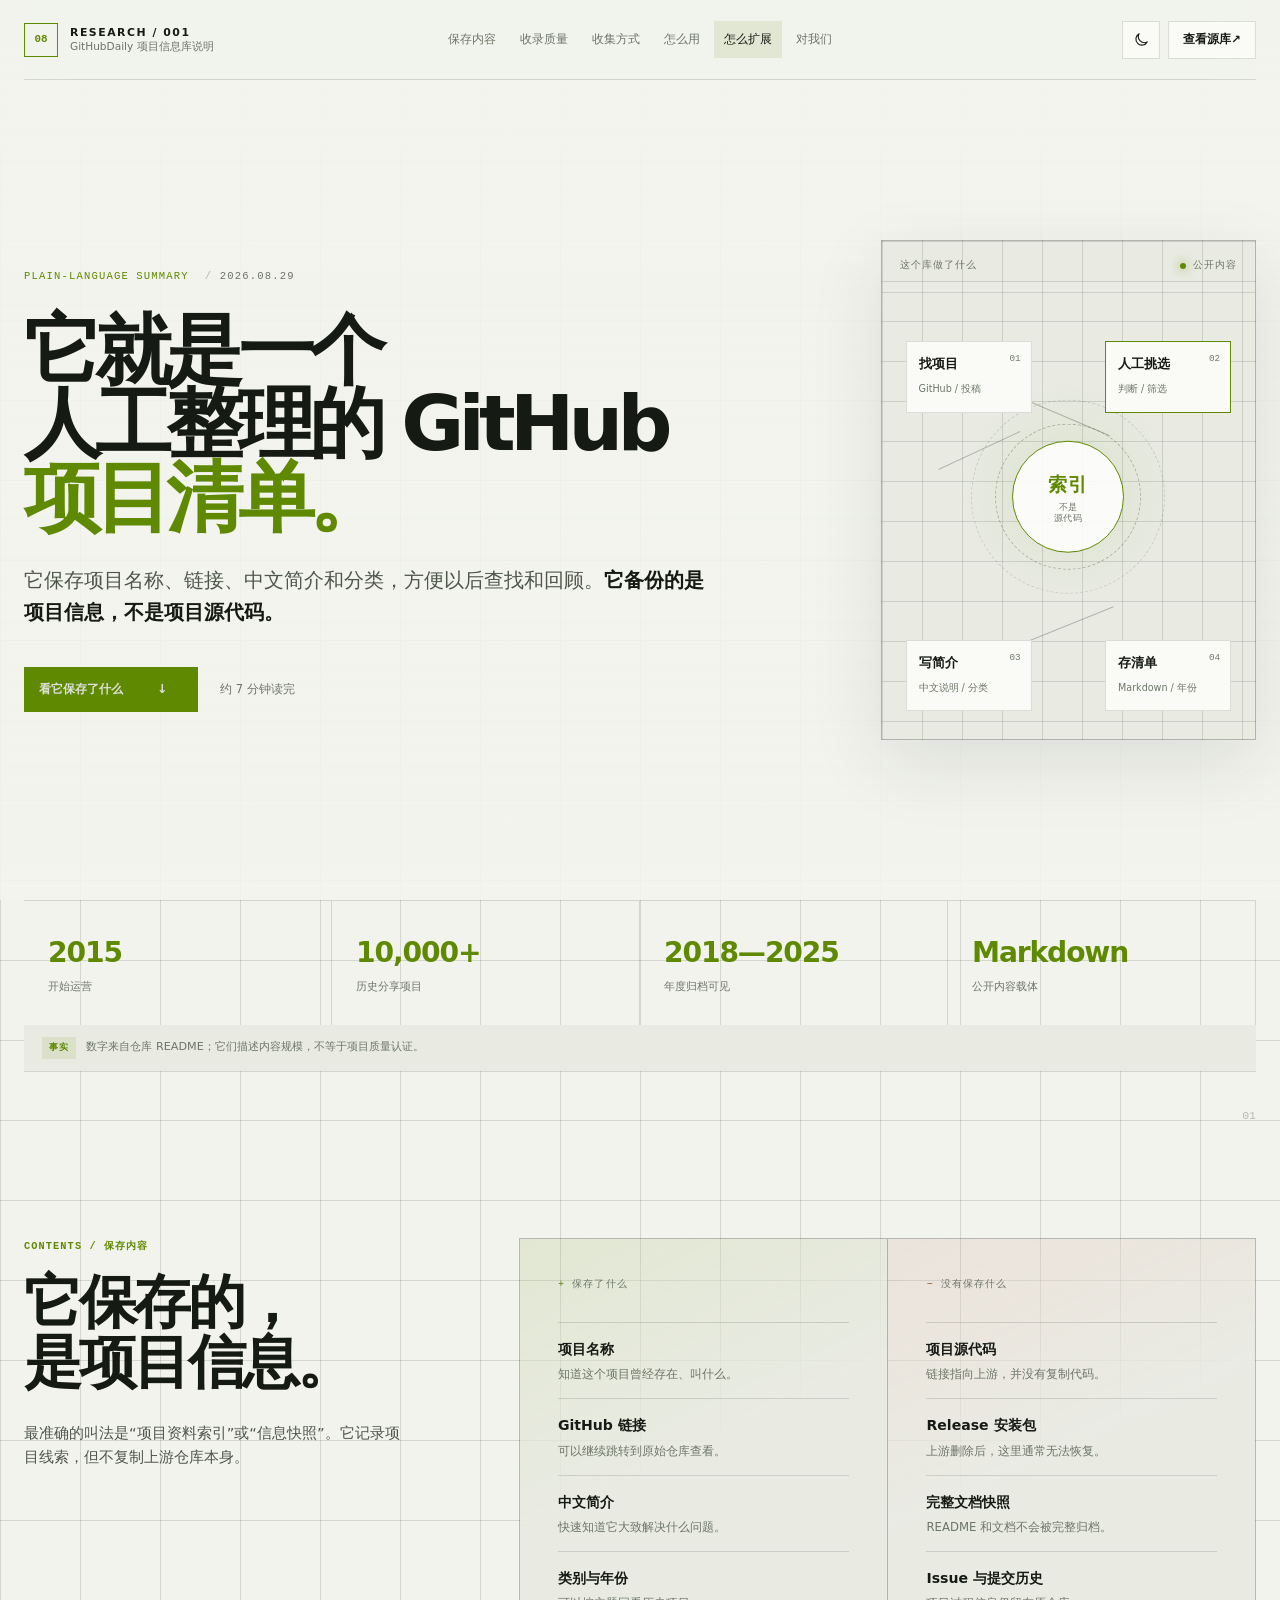
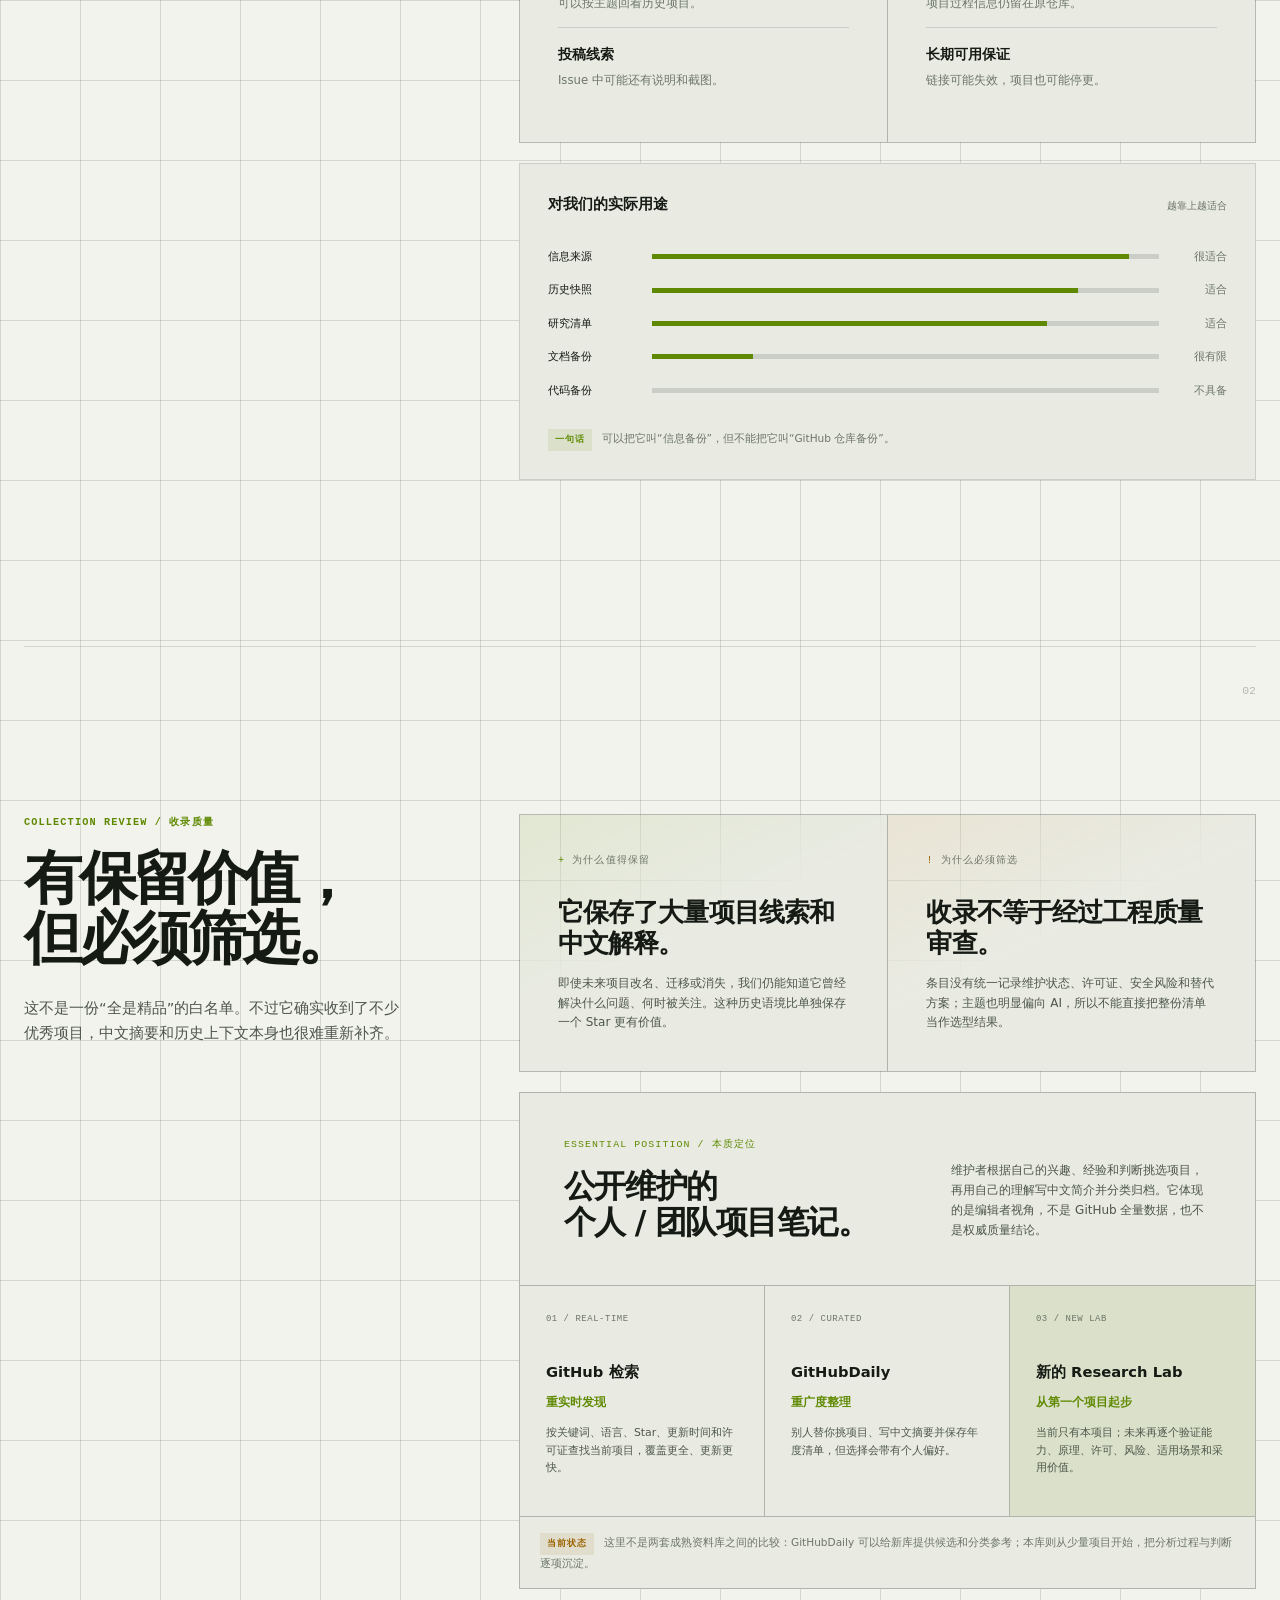
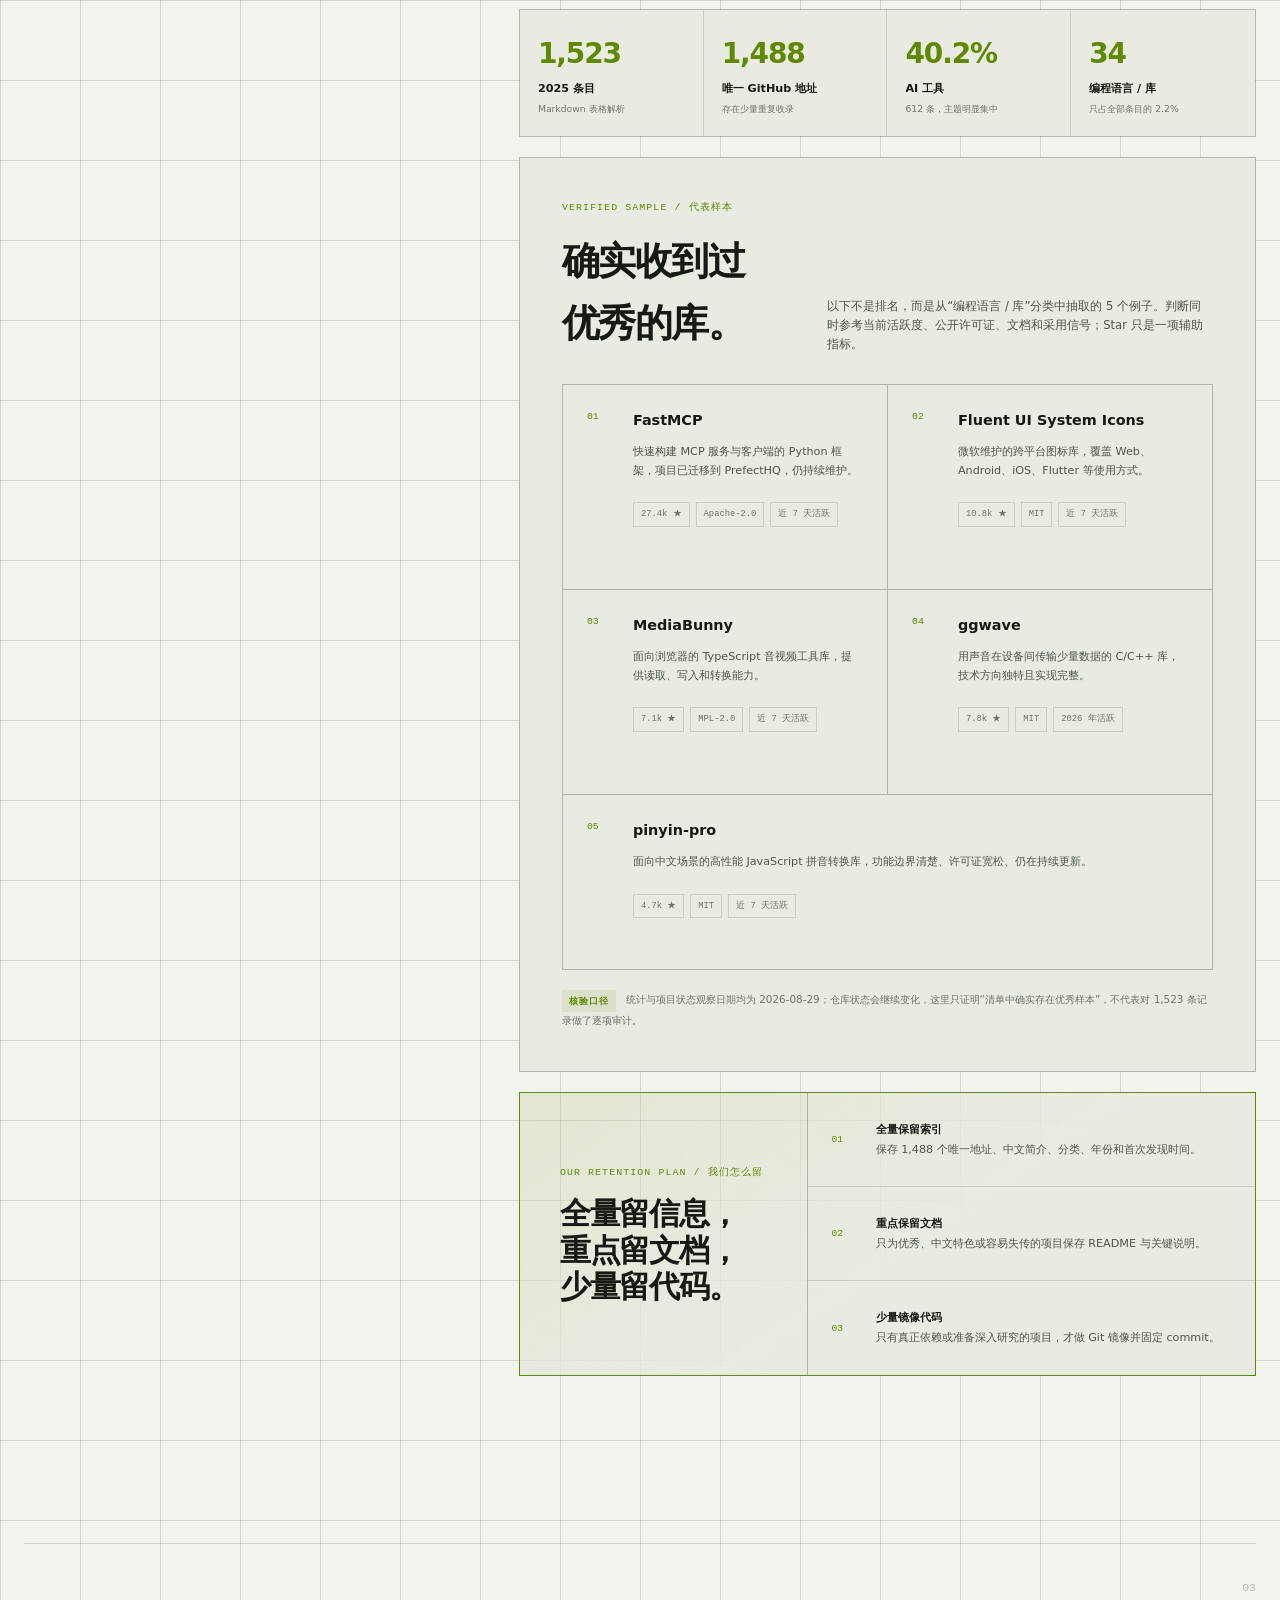
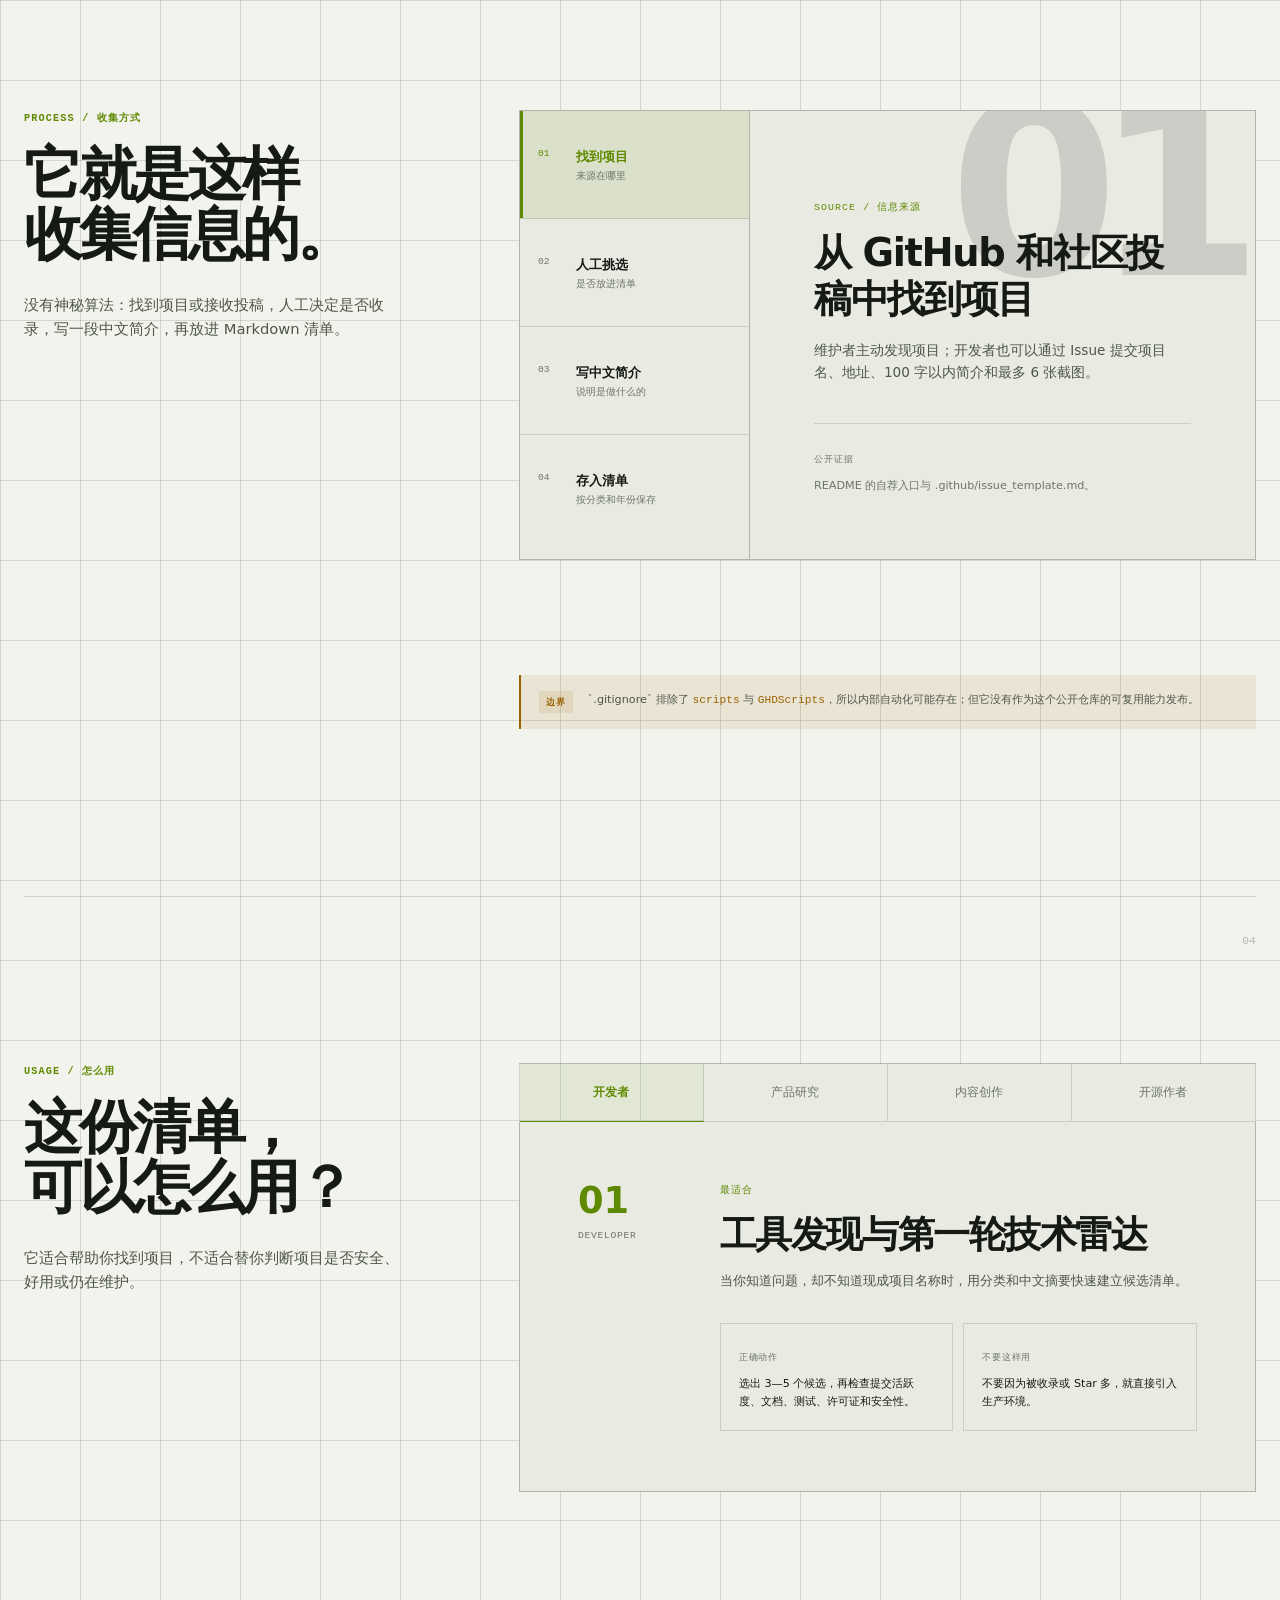
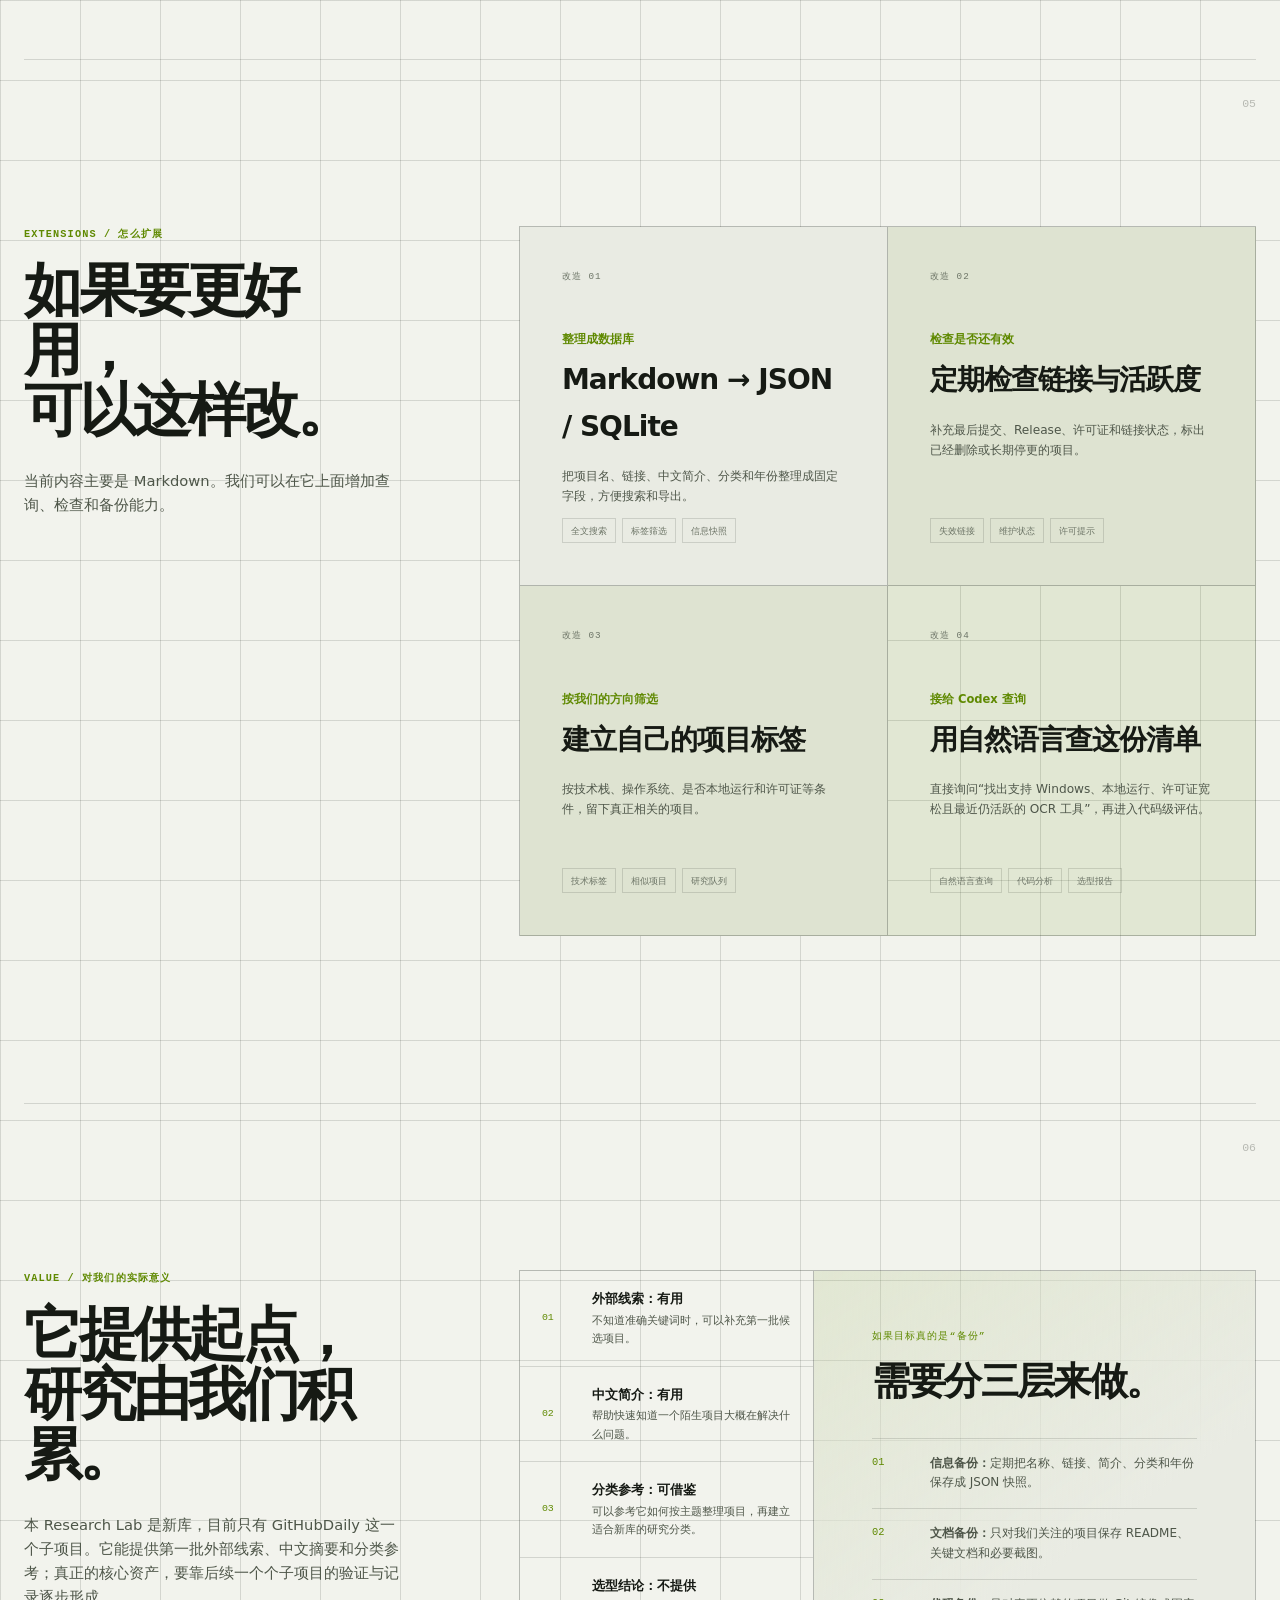
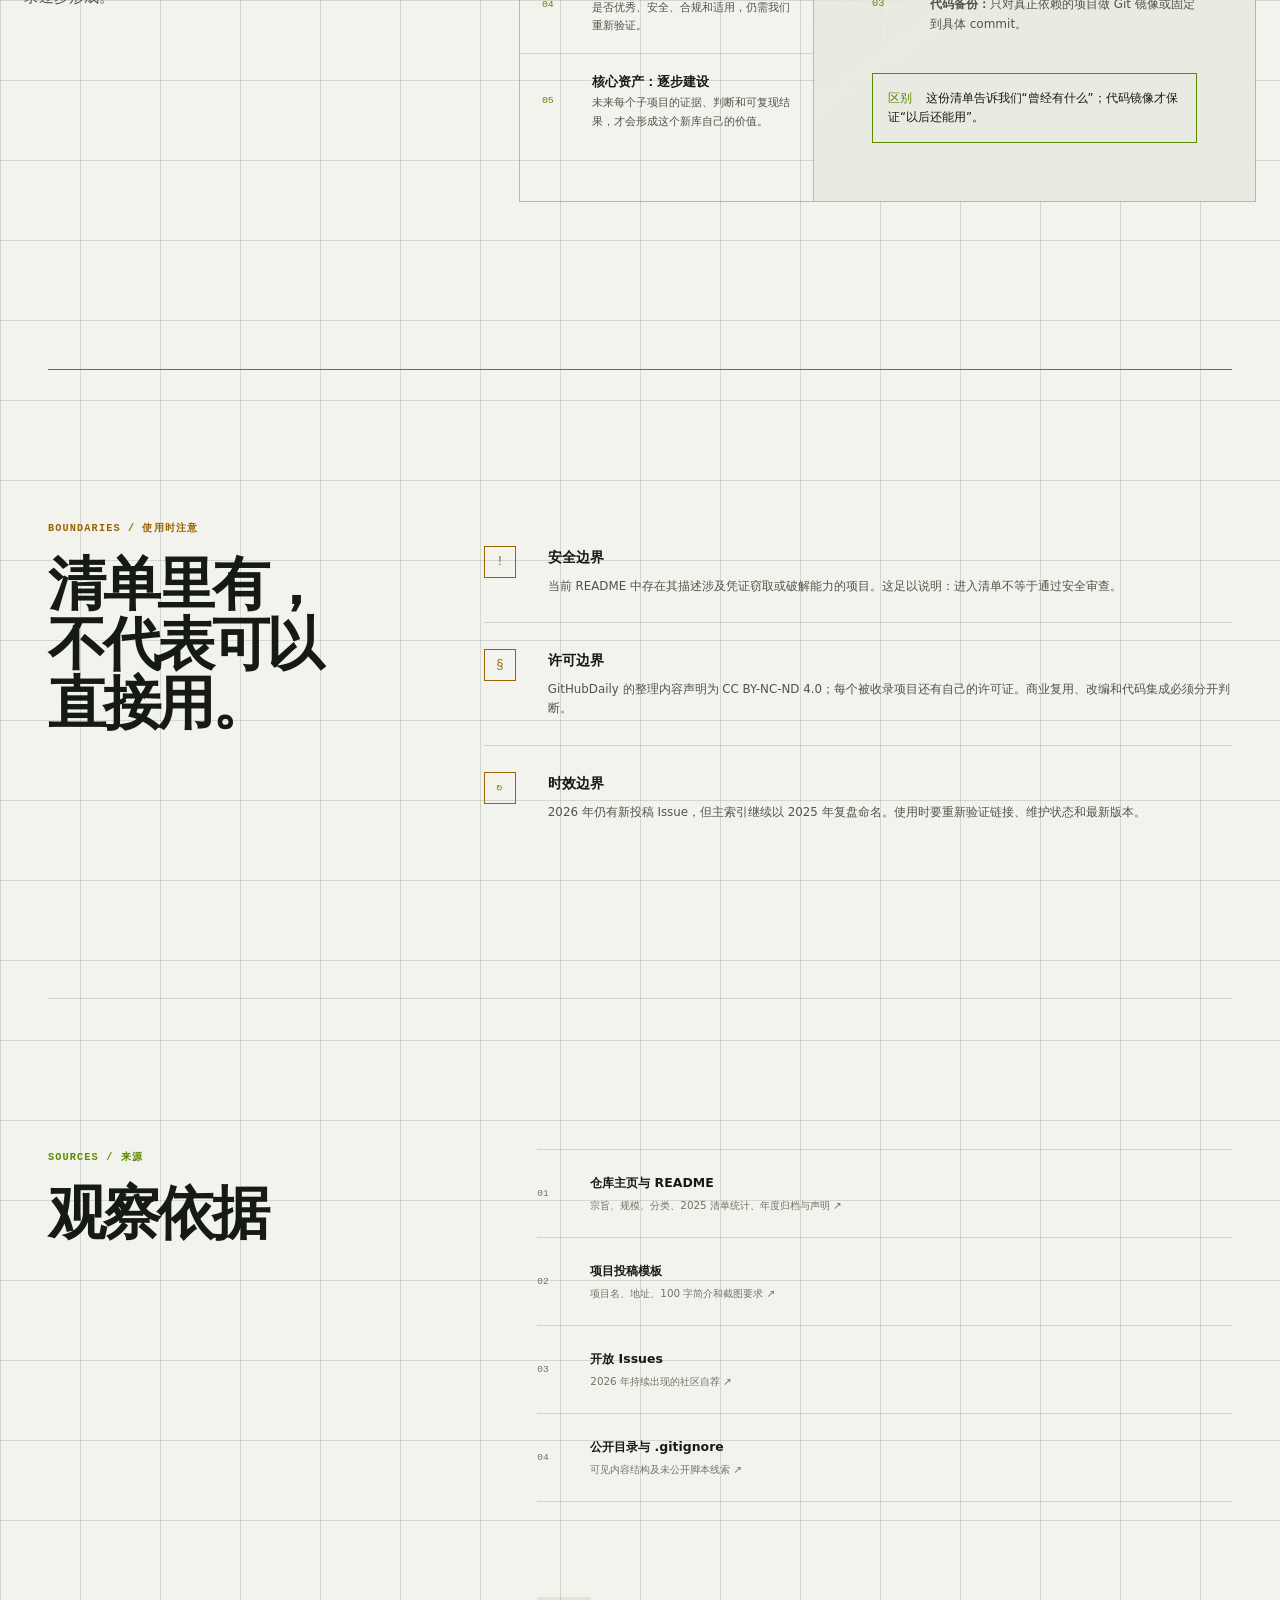
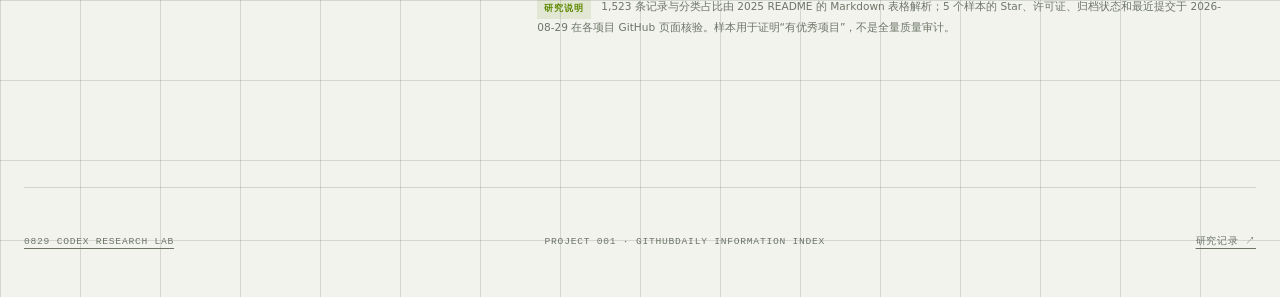
==== projects/githubdaily-capability-map/demo/index.html @ 6f2f468f "feat: publish GitHubDaily research project" ====
<!doctype html>
<html lang="zh-CN" data-theme="dark">
  <head>
    <meta charset="utf-8">
    <meta name="viewport" content="width=device-width, initial-scale=1">
    <meta name="description" content="用大白话说明 GitHubDaily 为什么本质上是公开的个人/团队项目整理笔记，以及它能为刚起步的 Research Lab 提供什么。">
    <meta name="theme-color" content="#0b0d0c">
    <meta property="og:title" content="GitHubDaily 项目信息库说明">
    <meta property="og:description" content="它是公开维护的项目整理笔记：重广度和中文摘要，不等于权威数据库或代码备份。">
    <title>GitHubDaily 项目信息库说明 · 0829 Codex Research Lab</title>
    <link rel="icon" href="./favicon.svg" type="image/svg+xml">
    <link rel="stylesheet" href="./styles.css">
    <script>
      (() => {
        const saved = localStorage.getItem("ghd-theme");
        const preferred = matchMedia("(prefers-color-scheme: light)").matches ? "light" : "dark";
        document.documentElement.dataset.theme = saved || preferred;
      })();
    </script>
  </head>
  <body>
    <a class="skip-link" href="#main">跳到主要内容</a>
    <div class="page-progress" aria-hidden="true"><span></span></div>

    <header class="site-header">
      <a class="brand" href="../../../" aria-label="返回 0829 Codex Research Lab">
        <span class="brand-mark">08</span>
        <span class="brand-copy"><strong>RESEARCH / 001</strong><small>GitHubDaily 项目信息库说明</small></span>
      </a>
      <nav class="section-nav" aria-label="页面章节">
        <a href="#capability">保存内容</a>
        <a href="#collection">收录质量</a>
        <a href="#mechanism">收集方式</a>
        <a href="#scenarios">怎么用</a>
        <a href="#extensions">怎么扩展</a>
        <a href="#meaning">对我们</a>
      </nav>
      <div class="header-actions">
        <button class="icon-button" id="theme-toggle" type="button" aria-label="切换为浅色主题" title="切换主题">
          <svg class="sun-icon" viewBox="0 0 24 24" aria-hidden="true"><circle cx="12" cy="12" r="3.5"/><path d="M12 2v2M12 20v2M4.93 4.93l1.41 1.41M17.66 17.66l1.41 1.41M2 12h2M20 12h2M4.93 19.07l1.41-1.41M17.66 6.34l1.41-1.41"/></svg>
          <svg class="moon-icon" viewBox="0 0 24 24" aria-hidden="true"><path d="M20.1 15.4A8.5 8.5 0 0 1 8.6 3.9 8.5 8.5 0 1 0 20.1 15.4Z"/></svg>
        </button>
        <a class="source-button" href="https://github.com/GitHubDaily/GitHubDaily" target="_blank" rel="noreferrer">查看源库 <span aria-hidden="true">↗</span></a>
      </div>
    </header>

    <main id="main">
      <section class="hero" aria-labelledby="hero-title">
        <div class="hero-copy">
          <p class="eyebrow"><span>PLAIN-LANGUAGE SUMMARY</span><time datetime="2026-08-29">2026.08.29</time></p>
          <h1 id="hero-title"><span class="hero-line">它就是一个</span><span class="hero-line">人工整理的 GitHub</span><em class="hero-line">项目清单。</em></h1>
          <p class="hero-lead">它保存项目名称、链接、中文简介和分类，方便以后查找和回顾。<strong>它备份的是项目信息，不是项目源代码。</strong></p>
          <div class="hero-actions">
            <a class="primary-action" href="#capability">看它保存了什么 <span aria-hidden="true">↓</span></a>
            <span class="read-time">约 7 分钟读完</span>
          </div>
        </div>

        <div class="signal-map" aria-label="GitHubDaily 的四个简单步骤：找项目、挑选、写简介、存入清单">
          <div class="signal-map-head"><span>这个库做了什么</span><span class="live-dot">公开内容</span></div>
          <div class="signal-stage stage-source"><span>01</span><strong>找项目</strong><small>GitHub / 投稿</small></div>
          <div class="signal-line line-one" aria-hidden="true"></div>
          <div class="signal-stage stage-curate"><span>02</span><strong>人工挑选</strong><small>判断 / 筛选</small></div>
          <div class="signal-line line-two" aria-hidden="true"></div>
          <div class="signal-stage stage-compress"><span>03</span><strong>写简介</strong><small>中文说明 / 分类</small></div>
          <div class="signal-line line-three" aria-hidden="true"></div>
          <div class="signal-stage stage-distribute"><span>04</span><strong>存清单</strong><small>Markdown / 年份</small></div>
          <div class="signal-core" aria-hidden="true"><span>索引</span><small>不是<br>源代码</small></div>
        </div>
      </section>

      <section class="evidence-bar" aria-label="GitHubDaily 关键公开事实">
        <div><strong>2015</strong><span>开始运营</span></div>
        <div><strong>10,000+</strong><span>历史分享项目</span></div>
        <div><strong>2018—2025</strong><span>年度归档可见</span></div>
        <div><strong>Markdown</strong><span>公开内容载体</span></div>
        <p><span class="fact-tag">事实</span> 数字来自仓库 README；它们描述内容规模，不等于项目质量认证。</p>
      </section>

      <section class="content-section" id="capability" data-section="capability" aria-labelledby="capability-title">
        <div class="section-index" aria-hidden="true">01</div>
        <div class="section-intro">
          <p class="section-kicker">CONTENTS / 保存内容</p>
          <h2 id="capability-title">它保存的，<br>是项目信息。</h2>
          <p>最准确的叫法是“项目资料索引”或“信息快照”。它记录项目线索，但不复制上游仓库本身。</p>
        </div>
        <div class="capability-content">
          <div class="truth-grid">
            <article class="truth-card positive">
              <p class="card-label"><span aria-hidden="true">+</span> 保存了什么</p>
              <ul>
                <li><strong>项目名称</strong><span>知道这个项目曾经存在、叫什么。</span></li>
                <li><strong>GitHub 链接</strong><span>可以继续跳转到原始仓库查看。</span></li>
                <li><strong>中文简介</strong><span>快速知道它大致解决什么问题。</span></li>
                <li><strong>类别与年份</strong><span>可以按主题回看历史项目。</span></li>
                <li><strong>投稿线索</strong><span>Issue 中可能还有说明和截图。</span></li>
              </ul>
            </article>
            <article class="truth-card negative">
              <p class="card-label"><span aria-hidden="true">−</span> 没有保存什么</p>
              <ul>
                <li><strong>项目源代码</strong><span>链接指向上游，并没有复制代码。</span></li>
                <li><strong>Release 安装包</strong><span>上游删除后，这里通常无法恢复。</span></li>
                <li><strong>完整文档快照</strong><span>README 和文档不会被完整归档。</span></li>
                <li><strong>Issue 与提交历史</strong><span>项目过程信息仍留在原仓库。</span></li>
                <li><strong>长期可用保证</strong><span>链接可能失效，项目也可能停更。</span></li>
              </ul>
            </article>
          </div>

          <div class="capability-spectrum" aria-label="GitHubDaily 对我们的用途强弱图">
            <div class="spectrum-head"><h3>对我们的实际用途</h3><span>越靠上越适合</span></div>
            <div class="spectrum-row"><span>信息来源</span><div><i style="--score: 94%"></i></div><strong>很适合</strong></div>
            <div class="spectrum-row"><span>历史快照</span><div><i style="--score: 84%"></i></div><strong>适合</strong></div>
            <div class="spectrum-row"><span>研究清单</span><div><i style="--score: 78%"></i></div><strong>适合</strong></div>
            <div class="spectrum-row"><span>文档备份</span><div><i style="--score: 20%"></i></div><strong>很有限</strong></div>
            <div class="spectrum-row"><span>代码备份</span><div><i style="--score: 0%"></i></div><strong>不具备</strong></div>
            <p><span class="fact-tag">一句话</span> 可以把它叫“信息备份”，但不能把它叫“GitHub 仓库备份”。</p>
          </div>
        </div>
      </section>

      <section class="content-section collection-section" id="collection" data-section="collection" aria-labelledby="collection-title">
        <div class="section-index" aria-hidden="true">02</div>
        <div class="section-intro">
          <p class="section-kicker">COLLECTION REVIEW / 收录质量</p>
          <h2 id="collection-title">有保留价值，<br>但必须筛选。</h2>
          <p>这不是一份“全是精品”的白名单。不过它确实收到了不少优秀项目，中文摘要和历史上下文本身也很难重新补齐。</p>
        </div>
        <div class="collection-content">
          <div class="quality-verdict">
            <article class="verdict-keep">
              <p class="card-label"><span aria-hidden="true">+</span> 为什么值得保留</p>
              <h3>它保存了大量项目线索和中文解释。</h3>
              <p>即使未来项目改名、迁移或消失，我们仍能知道它曾经解决什么问题、何时被关注。这种历史语境比单独保存一个 Star 更有价值。</p>
            </article>
            <article class="verdict-filter">
              <p class="card-label"><span aria-hidden="true">!</span> 为什么必须筛选</p>
              <h3>收录不等于经过工程质量审查。</h3>
              <p>条目没有统一记录维护状态、许可证、安全风险和替代方案；主题也明显偏向 AI，所以不能直接把整份清单当作选型结果。</p>
            </article>
          </div>

          <div class="positioning-block">
            <div class="positioning-summary">
              <div><p class="panel-type">ESSENTIAL POSITION / 本质定位</p><h3>公开维护的<br>个人 / 团队项目笔记。</h3></div>
              <p>维护者根据自己的兴趣、经验和判断挑选项目，再用自己的理解写中文简介并分类归档。它体现的是编辑者视角，不是 GitHub 全量数据，也不是权威质量结论。</p>
            </div>
            <div class="positioning-grid" aria-label="GitHub 检索、GitHubDaily 和新 Research Lab 的侧重点对比">
              <article>
                <span>01 / REAL-TIME</span><h4>GitHub 检索</h4><strong>重实时发现</strong>
                <p>按关键词、语言、Star、更新时间和许可证查找当前项目，覆盖更全、更新更快。</p>
              </article>
              <article>
                <span>02 / CURATED</span><h4>GitHubDaily</h4><strong>重广度整理</strong>
                <p>别人替你挑项目、写中文摘要并保存年度清单，但选择会带有个人偏好。</p>
              </article>
              <article class="positioning-us">
                <span>03 / NEW LAB</span><h4>新的 Research Lab</h4><strong>从第一个项目起步</strong>
                <p>当前只有本项目；未来再逐个验证能力、原理、许可、风险、适用场景和采用价值。</p>
              </article>
            </div>
            <p class="positioning-note"><span class="inference-tag">当前状态</span> 这里不是两套成熟资料库之间的比较：GitHubDaily 可以给新库提供候选和分类参考；本库则从少量项目开始，把分析过程与判断逐项沉淀。</p>
          </div>

          <div class="collection-stats" aria-label="2025 GitHubDaily 收录结构抽样统计">
            <div><strong>1,523</strong><span>2025 条目</span><small>Markdown 表格解析</small></div>
            <div><strong>1,488</strong><span>唯一 GitHub 地址</span><small>存在少量重复收录</small></div>
            <div><strong>40.2%</strong><span>AI 工具</span><small>612 条，主题明显集中</small></div>
            <div><strong>34</strong><span>编程语言 / 库</span><small>只占全部条目的 2.2%</small></div>
          </div>

          <div class="sample-block">
            <div class="sample-head">
              <div><p class="panel-type">VERIFIED SAMPLE / 代表样本</p><h3>确实收到过<br>优秀的库。</h3></div>
              <p>以下不是排名，而是从“编程语言 / 库”分类中抽取的 5 个例子。判断同时参考当前活跃度、公开许可证、文档和采用信号；Star 只是一项辅助指标。</p>
            </div>
            <div class="sample-grid">
              <a class="sample-card" href="https://github.com/jlowin/fastmcp" target="_blank" rel="noreferrer">
                <span class="sample-number">01</span><strong>FastMCP</strong>
                <p>快速构建 MCP 服务与客户端的 Python 框架，项目已迁移到 PrefectHQ，仍持续维护。</p>
                <div class="sample-meta"><span>27.4k ★</span><span>Apache-2.0</span><span>近 7 天活跃</span></div>
              </a>
              <a class="sample-card" href="https://github.com/microsoft/fluentui-system-icons" target="_blank" rel="noreferrer">
                <span class="sample-number">02</span><strong>Fluent UI System Icons</strong>
                <p>微软维护的跨平台图标库，覆盖 Web、Android、iOS、Flutter 等使用方式。</p>
                <div class="sample-meta"><span>10.8k ★</span><span>MIT</span><span>近 7 天活跃</span></div>
              </a>
              <a class="sample-card" href="https://github.com/Vanilagy/mediabunny" target="_blank" rel="noreferrer">
                <span class="sample-number">03</span><strong>MediaBunny</strong>
                <p>面向浏览器的 TypeScript 音视频工具库，提供读取、写入和转换能力。</p>
                <div class="sample-meta"><span>7.1k ★</span><span>MPL-2.0</span><span>近 7 天活跃</span></div>
              </a>
              <a class="sample-card" href="https://github.com/ggerganov/ggwave" target="_blank" rel="noreferrer">
                <span class="sample-number">04</span><strong>ggwave</strong>
                <p>用声音在设备间传输少量数据的 C/C++ 库，技术方向独特且实现完整。</p>
                <div class="sample-meta"><span>7.8k ★</span><span>MIT</span><span>2026 年活跃</span></div>
              </a>
              <a class="sample-card sample-wide" href="https://github.com/zh-lx/pinyin-pro" target="_blank" rel="noreferrer">
                <span class="sample-number">05</span><strong>pinyin-pro</strong>
                <p>面向中文场景的高性能 JavaScript 拼音转换库，功能边界清楚、许可证宽松、仍在持续更新。</p>
                <div class="sample-meta"><span>4.7k ★</span><span>MIT</span><span>近 7 天活跃</span></div>
              </a>
            </div>
            <p class="sample-note"><span class="fact-tag">核验口径</span> 统计与项目状态观察日期均为 2026-08-29；仓库状态会继续变化，这里只证明“清单中确实存在优秀样本”，不代表对 1,523 条记录做了逐项审计。</p>
          </div>

          <div class="retention-plan">
            <div><p class="panel-type">OUR RETENTION PLAN / 我们怎么留</p><h3>全量留信息，重点留文档，少量留代码。</h3></div>
            <ol>
              <li><span>01</span><p><strong>全量保留索引</strong>保存 1,488 个唯一地址、中文简介、分类、年份和首次发现时间。</p></li>
              <li><span>02</span><p><strong>重点保留文档</strong>只为优秀、中文特色或容易失传的项目保存 README 与关键说明。</p></li>
              <li><span>03</span><p><strong>少量镜像代码</strong>只有真正依赖或准备深入研究的项目，才做 Git 镜像并固定 commit。</p></li>
            </ol>
          </div>
        </div>
      </section>

      <section class="content-section mechanism-section" id="mechanism" data-section="mechanism" aria-labelledby="mechanism-title">
        <div class="section-index" aria-hidden="true">03</div>
        <div class="section-intro">
          <p class="section-kicker">PROCESS / 收集方式</p>
          <h2 id="mechanism-title">它就是这样<br>收集信息的。</h2>
          <p>没有神秘算法：找到项目或接收投稿，人工决定是否收录，写一段中文简介，再放进 Markdown 清单。</p>
        </div>
        <div class="mechanism-workbench">
          <div class="step-tabs" role="tablist" aria-label="GitHubDaily 工作步骤">
            <button type="button" role="tab" id="step-tab-1" aria-controls="step-panel" aria-selected="true" data-step="0"><span>01</span><strong>找到项目</strong><small>来源在哪里</small></button>
            <button type="button" role="tab" id="step-tab-2" aria-controls="step-panel" aria-selected="false" data-step="1" tabindex="-1"><span>02</span><strong>人工挑选</strong><small>是否放进清单</small></button>
            <button type="button" role="tab" id="step-tab-3" aria-controls="step-panel" aria-selected="false" data-step="2" tabindex="-1"><span>03</span><strong>写中文简介</strong><small>说明是做什么的</small></button>
            <button type="button" role="tab" id="step-tab-4" aria-controls="step-panel" aria-selected="false" data-step="3" tabindex="-1"><span>04</span><strong>存入清单</strong><small>按分类和年份保存</small></button>
          </div>
          <article class="step-panel" id="step-panel" role="tabpanel" aria-labelledby="step-tab-1" tabindex="0">
            <div class="panel-number" id="step-number">01</div>
             <p class="panel-type" id="step-type">SOURCE / 信息来源</p>
             <h3 id="step-title">从 GitHub 和社区投稿中找到项目</h3>
            <p id="step-description">维护者主动发现项目；开发者也可以通过 Issue 提交项目名、地址、100 字以内简介和最多 6 张截图。</p>
            <div class="panel-evidence"><span>公开证据</span><p id="step-evidence">README 的自荐入口与 .github/issue_template.md。</p></div>
          </article>
        </div>
        <aside class="mechanism-note">
          <span class="inference-tag">边界</span>
          <p>`.gitignore` 排除了 <code>scripts</code> 与 <code>GHDScripts</code>，所以内部自动化可能存在；但它没有作为这个公开仓库的可复用能力发布。</p>
        </aside>
      </section>

      <section class="content-section" id="scenarios" data-section="scenarios" aria-labelledby="scenarios-title">
        <div class="section-index" aria-hidden="true">04</div>
        <div class="section-intro">
          <p class="section-kicker">USAGE / 怎么用</p>
          <h2 id="scenarios-title">这份清单，<br>可以怎么用？</h2>
          <p>它适合帮助你找到项目，不适合替你判断项目是否安全、好用或仍在维护。</p>
        </div>
        <div class="scenario-browser">
          <div class="audience-tabs" role="tablist" aria-label="选择使用者角色">
            <button type="button" role="tab" aria-selected="true" aria-controls="audience-panel" id="audience-tab-developer" data-audience="developer">开发者</button>
            <button type="button" role="tab" aria-selected="false" aria-controls="audience-panel" id="audience-tab-product" data-audience="product" tabindex="-1">产品研究</button>
            <button type="button" role="tab" aria-selected="false" aria-controls="audience-panel" id="audience-tab-creator" data-audience="creator" tabindex="-1">内容创作</button>
            <button type="button" role="tab" aria-selected="false" aria-controls="audience-panel" id="audience-tab-maintainer" data-audience="maintainer" tabindex="-1">开源作者</button>
          </div>
          <article class="audience-panel" id="audience-panel" role="tabpanel" aria-labelledby="audience-tab-developer" tabindex="0">
            <div class="audience-label"><span id="audience-number">01</span><p id="audience-role">DEVELOPER</p></div>
            <div>
              <p class="panel-type">最适合</p>
              <h3 id="audience-title">工具发现与第一轮技术雷达</h3>
              <p id="audience-summary">当你知道问题，却不知道现成项目名称时，用分类和中文摘要快速建立候选清单。</p>
            </div>
            <div class="audience-guidance">
              <div><span>正确动作</span><p id="audience-do">选出 3—5 个候选，再检查提交活跃度、文档、测试、许可证和安全性。</p></div>
              <div><span>不要这样用</span><p id="audience-dont">不要因为被收录或 Star 多，就直接引入生产环境。</p></div>
            </div>
          </article>
        </div>
      </section>

      <section class="content-section" id="extensions" data-section="extensions" aria-labelledby="extensions-title">
        <div class="section-index" aria-hidden="true">05</div>
        <div class="section-intro">
          <p class="section-kicker">EXTENSIONS / 怎么扩展</p>
          <h2 id="extensions-title">如果要更好用，<br>可以这样改。</h2>
          <p>当前内容主要是 Markdown。我们可以在它上面增加查询、检查和备份能力。</p>
        </div>
        <div class="roadmap" aria-label="GitHubDaily 可扩展路线">
          <article>
            <span class="roadmap-level">改造 01</span><strong>整理成数据库</strong>
            <h3>Markdown → JSON / SQLite</h3>
            <p>把项目名、链接、中文简介、分类和年份整理成固定字段，方便搜索和导出。</p>
            <ul><li>全文搜索</li><li>标签筛选</li><li>信息快照</li></ul>
          </article>
          <article>
            <span class="roadmap-level">改造 02</span><strong>检查是否还有效</strong>
            <h3>定期检查链接与活跃度</h3>
            <p>补充最后提交、Release、许可证和链接状态，标出已经删除或长期停更的项目。</p>
            <ul><li>失效链接</li><li>维护状态</li><li>许可提示</li></ul>
          </article>
          <article>
            <span class="roadmap-level">改造 03</span><strong>按我们的方向筛选</strong>
            <h3>建立自己的项目标签</h3>
            <p>按技术栈、操作系统、是否本地运行和许可证等条件，留下真正相关的项目。</p>
            <ul><li>技术标签</li><li>相似项目</li><li>研究队列</li></ul>
          </article>
          <article class="roadmap-focus">
            <span class="roadmap-level">改造 04</span><strong>接给 Codex 查询</strong>
            <h3>用自然语言查这份清单</h3>
            <p>直接询问“找出支持 Windows、本地运行、许可证宽松且最近仍活跃的 OCR 工具”，再进入代码级评估。</p>
            <ul><li>自然语言查询</li><li>代码分析</li><li>选型报告</li></ul>
          </article>
        </div>
      </section>

      <section class="content-section meaning-section" id="meaning" data-section="meaning" aria-labelledby="meaning-title">
        <div class="section-index" aria-hidden="true">06</div>
        <div class="section-intro">
          <p class="section-kicker">VALUE / 对我们的实际意义</p>
          <h2 id="meaning-title">它提供起点，<br>研究由我们积累。</h2>
          <p>本 Research Lab 是新库，目前只有 GitHubDaily 这一个子项目。它能提供第一批外部线索、中文摘要和分类参考；真正的核心资产，要靠后续一个个子项目的验证与记录逐步形成。</p>
        </div>
        <div class="meaning-grid">
          <div class="value-stack">
            <div><span>01</span><p><strong>外部线索：有用</strong>不知道准确关键词时，可以补充第一批候选项目。</p></div>
            <div><span>02</span><p><strong>中文简介：有用</strong>帮助快速知道一个陌生项目大概在解决什么问题。</p></div>
            <div><span>03</span><p><strong>分类参考：可借鉴</strong>可以参考它如何按主题整理项目，再建立适合新库的研究分类。</p></div>
            <div><span>04</span><p><strong>选型结论：不提供</strong>是否优秀、安全、合规和适用，仍需我们重新验证。</p></div>
            <div><span>05</span><p><strong>核心资产：逐步建设</strong>未来每个子项目的证据、判断和可复现结果，才会形成这个新库自己的价值。</p></div>
          </div>
          <div class="weekly-loop">
            <p class="panel-type">如果目标真的是“备份”</p>
            <h3>需要分三层来做。</h3>
            <ol>
              <li><span>01</span><p><strong>信息备份：</strong>定期把名称、链接、简介、分类和年份保存成 JSON 快照。</p></li>
              <li><span>02</span><p><strong>文档备份：</strong>只对我们关注的项目保存 README、关键文档和必要截图。</p></li>
              <li><span>03</span><p><strong>代码备份：</strong>只对真正依赖的项目做 Git 镜像或固定到具体 commit。</p></li>
            </ol>
            <p class="weekly-result"><span>区别</span> 这份清单告诉我们“曾经有什么”；代码镜像才保证“以后还能用”。</p>
          </div>
        </div>
      </section>

      <section class="boundary-section" id="boundaries" aria-labelledby="boundaries-title">
        <div>
          <p class="section-kicker">BOUNDARIES / 使用时注意</p>
          <h2 id="boundaries-title">清单里有，<br>不代表可以直接用。</h2>
        </div>
        <div class="boundary-list">
          <article>
            <span class="warning-icon" aria-hidden="true">!</span>
            <div><h3>安全边界</h3><p>当前 README 中存在其描述涉及凭证窃取或破解能力的项目。这足以说明：进入清单不等于通过安全审查。</p></div>
          </article>
          <article>
            <span class="warning-icon" aria-hidden="true">§</span>
            <div><h3>许可边界</h3><p>GitHubDaily 的整理内容声明为 CC BY-NC-ND 4.0；每个被收录项目还有自己的许可证。商业复用、改编和代码集成必须分开判断。</p></div>
          </article>
          <article>
            <span class="warning-icon" aria-hidden="true">↻</span>
            <div><h3>时效边界</h3><p>2026 年仍有新投稿 Issue，但主索引继续以 2025 年复盘命名。使用时要重新验证链接、维护状态和最新版本。</p></div>
          </article>
        </div>
      </section>

      <section class="sources" aria-labelledby="sources-title">
        <div><p class="section-kicker">SOURCES / 来源</p><h2 id="sources-title">观察依据</h2></div>
        <ol>
          <li><span>01</span><a href="https://github.com/GitHubDaily/GitHubDaily" target="_blank" rel="noreferrer"><strong>仓库主页与 README</strong><small>宗旨、规模、分类、2025 清单统计、年度归档与声明 ↗</small></a></li>
          <li><span>02</span><a href="https://github.com/GitHubDaily/GitHubDaily/blob/master/.github/issue_template.md" target="_blank" rel="noreferrer"><strong>项目投稿模板</strong><small>项目名、地址、100 字简介和截图要求 ↗</small></a></li>
          <li><span>03</span><a href="https://github.com/GitHubDaily/GitHubDaily/issues" target="_blank" rel="noreferrer"><strong>开放 Issues</strong><small>2026 年持续出现的社区自荐 ↗</small></a></li>
          <li><span>04</span><a href="https://github.com/GitHubDaily/GitHubDaily/blob/master/.gitignore" target="_blank" rel="noreferrer"><strong>公开目录与 .gitignore</strong><small>可见内容结构及未公开脚本线索 ↗</small></a></li>
        </ol>
        <p class="source-note"><span class="fact-tag">研究说明</span> 1,523 条记录与分类占比由 2025 README 的 Markdown 表格解析；5 个样本的 Star、许可证、归档状态和最近提交于 2026-08-29 在各项目 GitHub 页面核验。样本用于证明“有优秀项目”，不是全量质量审计。</p>
      </section>
    </main>

    <footer>
      <a href="../../../">0829 CODEX RESEARCH LAB</a>
      <span>PROJECT 001 · GITHUBDAILY INFORMATION INDEX</span>
      <a href="https://github.com/yydshly/0829_codex_project/tree/main/projects/githubdaily-capability-map" target="_blank" rel="noreferrer">研究记录 ↗</a>
    </footer>

    <noscript><div class="noscript">页面内容仍可阅读；启用 JavaScript 后可切换主题、原理步骤和使用者场景。</div></noscript>
    <script src="./app.js" defer></script>
  </body>
</html>
---- projects/githubdaily-capability-map/demo/styles.css ----
:root {
  color-scheme: dark;
  --bg: #0b0d0c;
  --bg-elevated: #111411;
  --surface: #141814;
  --surface-soft: #101310;
  --text: #f1f4eb;
  --text-soft: #b2b9aa;
  --muted: #7d8578;
  --line: rgba(226, 237, 214, 0.14);
  --line-strong: rgba(226, 237, 214, 0.26);
  --accent: #b8f34a;
  --accent-deep: #86b52d;
  --accent-soft: rgba(184, 243, 74, 0.12);
  --warning: #f1b84b;
  --warning-soft: rgba(241, 184, 75, 0.12);
  --negative: #e48b68;
  --max: 1240px;
  --header-height: 80px;
  --shadow: 0 22px 70px rgba(0, 0, 0, 0.24);
}

:root[data-theme="light"] {
  color-scheme: light;
  --bg: #f2f3ed;
  --bg-elevated: #fafbf6;
  --surface: #ffffff;
  --surface-soft: #e9ebe3;
  --text: #161a14;
  --text-soft: #4e5649;
  --muted: #6d7567;
  --line: rgba(25, 31, 22, 0.14);
  --line-strong: rgba(25, 31, 22, 0.27);
  --accent: #5f8900;
  --accent-deep: #486900;
  --accent-soft: rgba(95, 137, 0, 0.11);
  --warning: #9a6200;
  --warning-soft: rgba(154, 98, 0, 0.1);
  --negative: #9f452a;
  --shadow: 0 22px 70px rgba(34, 41, 29, 0.1);
}

* { box-sizing: border-box; }

html {
  scroll-behavior: smooth;
  scroll-padding-top: calc(var(--header-height) + 28px);
}

body {
  margin: 0;
  min-width: 320px;
  overflow-x: hidden;
  background:
    linear-gradient(var(--line) 1px, transparent 1px),
    linear-gradient(90deg, var(--line) 1px, transparent 1px),
    var(--bg);
  background-size: 80px 80px;
  color: var(--text);
  font-family: Inter, "Noto Sans SC", "Microsoft YaHei UI", system-ui, -apple-system, BlinkMacSystemFont, sans-serif;
  line-height: 1.65;
  text-rendering: optimizeLegibility;
  transition: background-color 180ms ease, color 180ms ease;
}

body::before {
  content: "";
  position: fixed;
  inset: 0;
  z-index: -1;
  pointer-events: none;
  background: linear-gradient(180deg, var(--bg) 0, color-mix(in srgb, var(--bg) 86%, transparent) 32rem, var(--bg) 78rem);
}

a { color: inherit; }
button, input, select { font: inherit; }
button { color: inherit; }

:focus-visible {
  outline: 2px solid var(--accent);
  outline-offset: 4px;
}

.skip-link {
  position: fixed;
  top: 10px;
  left: 10px;
  z-index: 100;
  padding: 10px 14px;
  transform: translateY(-150%);
  background: var(--accent);
  color: var(--bg);
  font-weight: 700;
  text-decoration: none;
}

.skip-link:focus-visible { transform: translateY(0); }

.page-progress {
  position: fixed;
  inset: 0 0 auto;
  z-index: 60;
  height: 2px;
  background: transparent;
}

.page-progress span {
  display: block;
  width: var(--progress, 0%);
  height: 100%;
  background: var(--accent);
}

.site-header,
main,
footer {
  width: min(calc(100% - 48px), var(--max));
  margin-inline: auto;
}

.site-header {
  position: sticky;
  top: 0;
  z-index: 50;
  height: var(--header-height);
  display: grid;
  grid-template-columns: minmax(210px, 1fr) auto minmax(210px, 1fr);
  align-items: center;
  gap: 30px;
  border-bottom: 1px solid var(--line);
  background: color-mix(in srgb, var(--bg) 86%, transparent);
  backdrop-filter: blur(18px);
}

.brand {
  display: inline-flex;
  align-items: center;
  gap: 12px;
  width: max-content;
  text-decoration: none;
}

.brand-mark {
  width: 34px;
  height: 34px;
  display: grid;
  place-items: center;
  border: 1px solid var(--accent);
  color: var(--accent);
  font-family: "SFMono-Regular", Consolas, monospace;
  font-size: 0.68rem;
  font-weight: 800;
}

.brand-copy { display: grid; gap: 1px; line-height: 1.25; }
.brand-copy strong { font-size: 0.68rem; letter-spacing: 0.14em; }
.brand-copy small { color: var(--muted); font-size: 0.66rem; }

.section-nav { display: flex; align-items: center; gap: 4px; }
.section-nav a {
  padding: 8px 10px;
  color: var(--muted);
  font-size: 0.76rem;
  text-decoration: none;
  transition: color 150ms ease, background-color 150ms ease;
}
.section-nav a:hover,
.section-nav a[aria-current="true"] { color: var(--text); background: var(--accent-soft); }

.header-actions { display: flex; justify-content: flex-end; align-items: center; gap: 8px; }
.icon-button,
.source-button {
  height: 38px;
  border: 1px solid var(--line);
  background: var(--bg-elevated);
}

.icon-button {
  width: 38px;
  display: grid;
  place-items: center;
  cursor: pointer;
}

.icon-button svg {
  width: 17px;
  fill: none;
  stroke: currentColor;
  stroke-width: 1.6;
  stroke-linecap: round;
  stroke-linejoin: round;
}

.moon-icon { display: none; }
:root[data-theme="light"] .sun-icon { display: none; }
:root[data-theme="light"] .moon-icon { display: block; }

.source-button {
  display: inline-flex;
  align-items: center;
  padding: 0 14px;
  font-size: 0.72rem;
  font-weight: 650;
  text-decoration: none;
}

.source-button:hover,
.icon-button:hover { border-color: var(--accent); color: var(--accent); }

.hero {
  min-height: calc(100svh - var(--header-height));
  display: grid;
  grid-template-columns: minmax(0, 1.35fr) minmax(360px, 0.65fr);
  align-items: center;
  gap: clamp(48px, 6vw, 90px);
  padding: clamp(80px, 12vw, 150px) 0;
}

.eyebrow,
.section-kicker,
.panel-type,
.card-label,
.roadmap-level {
  font-family: "SFMono-Regular", Consolas, "Liberation Mono", monospace;
  letter-spacing: 0.11em;
  text-transform: uppercase;
}

.eyebrow {
  display: flex;
  align-items: center;
  gap: 16px;
  margin: 0 0 28px;
  color: var(--muted);
  font-size: 0.66rem;
}

.eyebrow span { color: var(--accent); }
.eyebrow time::before { content: "/ "; color: var(--line-strong); }

h1, h2, h3, p { margin-top: 0; }

h1 {
  max-width: 780px;
  margin-bottom: 30px;
  font-size: clamp(3.45rem, 6vw, 5.2rem);
  font-weight: 620;
  letter-spacing: -0.075em;
  line-height: 0.96;
}

h1 em { color: var(--accent); font-style: normal; }
.hero-line { display: block; white-space: nowrap; }

.hero-lead {
  max-width: 680px;
  margin-bottom: 38px;
  color: var(--text-soft);
  font-size: clamp(1rem, 1.55vw, 1.22rem);
}

.hero-lead strong { color: var(--text); }

.hero-actions { display: flex; align-items: center; gap: 22px; }
.primary-action {
  display: inline-flex;
  align-items: center;
  gap: 34px;
  min-width: 174px;
  padding: 12px 15px;
  background: var(--accent);
  color: color-mix(in srgb, var(--bg) 92%, black);
  font-size: 0.78rem;
  font-weight: 800;
  text-decoration: none;
}
.primary-action:hover { background: color-mix(in srgb, var(--accent) 84%, white); }
.read-time { color: var(--muted); font-size: 0.72rem; }

.signal-map {
  position: relative;
  min-height: 500px;
  border: 1px solid var(--line-strong);
  background:
    radial-gradient(circle at center, var(--accent-soft), transparent 34%),
    linear-gradient(var(--line) 1px, transparent 1px),
    linear-gradient(90deg, var(--line) 1px, transparent 1px),
    var(--surface-soft);
  background-size: auto, 40px 40px, 40px 40px, auto;
  box-shadow: var(--shadow);
}

.signal-map-head {
  height: 52px;
  display: flex;
  align-items: center;
  justify-content: space-between;
  padding: 0 18px;
  border-bottom: 1px solid var(--line);
  color: var(--muted);
  font-family: "SFMono-Regular", Consolas, monospace;
  font-size: 0.62rem;
  letter-spacing: 0.11em;
}

.live-dot { display: inline-flex; align-items: center; gap: 7px; }
.live-dot::before { content: ""; width: 6px; height: 6px; border-radius: 50%; background: var(--accent); box-shadow: 0 0 12px var(--accent); }

.signal-core {
  position: absolute;
  inset: 50% auto auto 50%;
  width: 112px;
  height: 112px;
  display: grid;
  place-content: center;
  gap: 2px;
  transform: translate(-50%, -44%);
  border: 1px solid var(--accent);
  border-radius: 50%;
  background: color-mix(in srgb, var(--surface) 88%, transparent);
  text-align: center;
}

.signal-core::before,
.signal-core::after {
  content: "";
  position: absolute;
  inset: -18px;
  border: 1px dashed var(--line-strong);
  border-radius: 50%;
}
.signal-core::after { inset: -42px; opacity: 0.55; }
.signal-core span { color: var(--accent); font-size: 1.2rem; font-weight: 800; letter-spacing: 0.08em; }
.signal-core small { color: var(--muted); font-family: monospace; font-size: 0.55rem; line-height: 1.25; letter-spacing: 0.08em; }

.signal-stage {
  position: absolute;
  z-index: 2;
  width: 126px;
  padding: 11px 12px;
  border: 1px solid var(--line);
  background: var(--bg-elevated);
}
.signal-stage span { position: absolute; top: 9px; right: 10px; color: var(--muted); font-family: monospace; font-size: 0.58rem; }
.signal-stage strong { display: block; font-size: 0.8rem; }
.signal-stage small { color: var(--muted); font-size: 0.6rem; }
.stage-source { top: 100px; left: 24px; }
.stage-curate { top: 100px; right: 24px; border-color: var(--accent); }
.stage-compress { bottom: 28px; left: 24px; }
.stage-distribute { right: 24px; bottom: 28px; }

.signal-line { position: absolute; width: 90px; height: 1px; background: var(--line-strong); transform-origin: left; }
.line-one { top: 159px; left: 145px; transform: rotate(23deg); }
.line-two { top: 190px; right: 145px; transform: rotate(155deg); }
.line-three { left: 148px; bottom: 98px; transform: rotate(-22deg); }

.evidence-bar {
  display: grid;
  grid-template-columns: repeat(4, minmax(0, 1fr));
  border-top: 1px solid var(--line);
  border-bottom: 1px solid var(--line);
}

.evidence-bar > div { min-height: 124px; display: grid; align-content: center; gap: 2px; padding: 20px 24px; border-right: 1px solid var(--line); }
.evidence-bar strong { color: var(--accent); font-size: clamp(1.25rem, 2.2vw, 1.9rem); font-weight: 600; letter-spacing: -0.04em; }
.evidence-bar span { color: var(--muted); font-size: 0.7rem; }
.evidence-bar > p { grid-column: 1 / -1; margin: 0; padding: 12px 18px; background: var(--surface-soft); color: var(--muted); font-size: 0.7rem; }

.fact-tag,
.inference-tag {
  display: inline-flex;
  align-items: center;
  min-height: 22px;
  margin-right: 7px;
  padding: 2px 7px;
  background: var(--accent-soft);
  color: var(--accent) !important;
  font-family: "SFMono-Regular", Consolas, monospace;
  font-size: 0.58rem !important;
  font-weight: 800;
  letter-spacing: 0.1em;
}
.inference-tag { background: var(--warning-soft); color: var(--warning) !important; }

.content-section {
  position: relative;
  display: grid;
  grid-template-columns: minmax(240px, 0.68fr) minmax(0, 1.32fr);
  gap: clamp(60px, 9vw, 140px);
  padding: clamp(110px, 13vw, 180px) 0;
  border-bottom: 1px solid var(--line);
}

.content-section,
.boundary-section,
.sources { scroll-margin-top: calc(var(--header-height) + 18px); }

.section-index {
  position: absolute;
  top: 34px;
  right: 0;
  color: var(--line-strong);
  font-family: "SFMono-Regular", Consolas, monospace;
  font-size: 0.72rem;
}

.section-kicker {
  margin-bottom: 18px;
  color: var(--accent);
  font-size: 0.64rem;
  font-weight: 750;
}

.section-intro { align-self: start; }
.section-intro h2,
.boundary-section h2,
.sources h2 {
  margin-bottom: 28px;
  font-size: clamp(2.45rem, 4.5vw, 4.5rem);
  font-weight: 600;
  letter-spacing: -0.06em;
  line-height: 1.04;
}
.section-intro > p:last-child { max-width: 470px; margin-bottom: 0; color: var(--text-soft); font-size: 0.92rem; }

.capability-content { display: grid; gap: 20px; }
.truth-grid { display: grid; grid-template-columns: repeat(2, minmax(0, 1fr)); border: 1px solid var(--line-strong); }
.truth-card { padding: clamp(24px, 3vw, 38px); background: var(--surface-soft); }
.truth-card + .truth-card { border-left: 1px solid var(--line-strong); }
.truth-card.positive { background: linear-gradient(155deg, var(--accent-soft), var(--surface-soft) 45%); }
.truth-card.negative { background: linear-gradient(155deg, color-mix(in srgb, var(--negative) 9%, transparent), var(--surface-soft) 45%); }
.card-label { margin-bottom: 28px; color: var(--muted); font-size: 0.63rem; }
.card-label span { color: var(--accent); }
.negative .card-label span { color: var(--negative); }
.truth-card ul { margin: 0; padding: 0; list-style: none; }
.truth-card li { padding: 15px 0; border-top: 1px solid var(--line); }
.truth-card strong, .truth-card li span { display: block; }
.truth-card strong { margin-bottom: 4px; font-size: 0.88rem; }
.truth-card li span { color: var(--muted); font-size: 0.73rem; line-height: 1.55; }

.capability-spectrum { padding: 28px; border: 1px solid var(--line); background: var(--surface-soft); }
.spectrum-head { display: flex; align-items: baseline; justify-content: space-between; gap: 20px; margin-bottom: 24px; }
.spectrum-head h3 { margin-bottom: 0; font-size: 0.92rem; }
.spectrum-head span { color: var(--muted); font-size: 0.64rem; }
.spectrum-row { display: grid; grid-template-columns: 90px minmax(0, 1fr) 54px; align-items: center; gap: 14px; padding: 8px 0; }
.spectrum-row > span, .spectrum-row > strong { font-size: 0.66rem; }
.spectrum-row > strong { color: var(--muted); font-weight: 500; text-align: right; }
.spectrum-row > div { height: 5px; overflow: hidden; background: var(--line); }
.spectrum-row i { display: block; width: var(--score); height: 100%; background: var(--accent); }
.capability-spectrum > p { margin: 22px 0 0; color: var(--muted); font-size: 0.66rem; }

.collection-content { display: grid; gap: 20px; }
.quality-verdict { display: grid; grid-template-columns: repeat(2, minmax(0, 1fr)); border: 1px solid var(--line-strong); }
.quality-verdict article { min-height: 250px; padding: clamp(24px, 3vw, 38px); background: var(--surface-soft); }
.quality-verdict article + article { border-left: 1px solid var(--line-strong); }
.quality-verdict .verdict-keep { background: linear-gradient(155deg, var(--accent-soft), var(--surface-soft) 48%); }
.quality-verdict .verdict-filter { background: linear-gradient(155deg, var(--warning-soft), var(--surface-soft) 48%); }
.quality-verdict .verdict-filter .card-label span { color: var(--warning); }
.quality-verdict h3 { margin-bottom: 16px; font-size: clamp(1.2rem, 2vw, 1.65rem); line-height: 1.18; letter-spacing: -0.035em; }
.quality-verdict article > p:last-child { margin-bottom: 0; color: var(--text-soft); font-size: 0.75rem; }

.positioning-block { border: 1px solid var(--line-strong); background: var(--surface-soft); }
.positioning-summary { display: grid; grid-template-columns: minmax(300px, 1.15fr) minmax(0, 0.85fr); gap: 36px; align-items: end; padding: clamp(28px, 3.6vw, 44px); }
.positioning-summary h3 { margin-bottom: 0; font-size: clamp(1.6rem, 2.5vw, 2rem); line-height: 1.14; letter-spacing: -0.045em; }
.positioning-summary > p { margin-bottom: 0; color: var(--text-soft); font-size: 0.75rem; }
.positioning-grid { display: grid; grid-template-columns: repeat(3, minmax(0, 1fr)); border-top: 1px solid var(--line-strong); }
.positioning-grid article { min-height: 230px; display: flex; flex-direction: column; padding: 26px; border-right: 1px solid var(--line-strong); }
.positioning-grid article:last-child { border-right: 0; }
.positioning-grid .positioning-us { background: var(--accent-soft); }
.positioning-grid article > span { color: var(--muted); font-family: monospace; font-size: 0.56rem; letter-spacing: 0.06em; }
.positioning-grid h4 { margin: 34px 0 8px; font-size: 0.92rem; }
.positioning-grid strong { color: var(--accent); font-size: 0.72rem; }
.positioning-grid p { margin: 12px 0 0; color: var(--text-soft); font-size: 0.68rem; }
.positioning-note { margin: 0; padding: 16px 20px; border-top: 1px solid var(--line-strong); color: var(--muted); font-size: 0.66rem; }

.collection-stats { display: grid; grid-template-columns: repeat(4, minmax(0, 1fr)); border: 1px solid var(--line-strong); }
.collection-stats > div { min-height: 126px; display: grid; align-content: center; gap: 3px; padding: 18px; border-right: 1px solid var(--line); background: var(--surface-soft); }
.collection-stats > div:last-child { border-right: 0; }
.collection-stats strong { color: var(--accent); font-size: clamp(1.25rem, 2.2vw, 1.75rem); letter-spacing: -0.04em; }
.collection-stats span { font-size: 0.7rem; font-weight: 700; }
.collection-stats small { color: var(--muted); font-size: 0.58rem; line-height: 1.45; }

.sample-block { padding: clamp(26px, 3.5vw, 42px); border: 1px solid var(--line-strong); background: var(--surface-soft); }
.sample-head { display: grid; grid-template-columns: minmax(220px, 0.75fr) minmax(0, 1.25fr); gap: 34px; align-items: end; margin-bottom: 30px; }
.sample-head h3 { margin-bottom: 0; font-size: clamp(1.55rem, 3vw, 2.35rem); letter-spacing: -0.04em; }
.sample-head > p { margin-bottom: 0; color: var(--text-soft); font-size: 0.72rem; }
.sample-grid { display: grid; grid-template-columns: repeat(2, minmax(0, 1fr)); border-top: 1px solid var(--line-strong); border-left: 1px solid var(--line-strong); }
.sample-card { min-height: 205px; display: grid; grid-template-columns: 34px minmax(0, 1fr); align-content: start; gap: 10px 12px; padding: 24px; border-right: 1px solid var(--line-strong); border-bottom: 1px solid var(--line-strong); color: var(--text); text-decoration: none; }
.sample-card:hover { background: var(--accent-soft); }
.sample-card:hover strong { color: var(--accent); }
.sample-card.sample-wide { grid-column: 1 / -1; min-height: 175px; }
.sample-number { color: var(--accent); font-family: monospace; font-size: 0.62rem; }
.sample-card > strong { font-size: 0.9rem; }
.sample-card > p { grid-column: 2; margin: 0; color: var(--text-soft); font-size: 0.7rem; }
.sample-meta { grid-column: 2; display: flex; flex-wrap: wrap; gap: 6px; margin-top: auto; padding-top: 12px; }
.sample-meta span { padding: 4px 7px; border: 1px solid var(--line); color: var(--muted); font-family: monospace; font-size: 0.55rem; }
.sample-note { margin: 20px 0 0; color: var(--muted); font-size: 0.65rem; }

.retention-plan { display: grid; grid-template-columns: minmax(230px, 0.78fr) minmax(0, 1.22fr); border: 1px solid var(--accent); background: linear-gradient(145deg, var(--accent-soft), var(--surface-soft) 56%); }
.retention-plan > div { display: flex; flex-direction: column; justify-content: center; padding: clamp(26px, 3.5vw, 40px); }
.retention-plan h3 { margin-bottom: 0; font-size: clamp(1.35rem, 2.4vw, 1.95rem); line-height: 1.18; letter-spacing: -0.04em; }
.retention-plan ol { margin: 0; padding: 0; border-left: 1px solid var(--line-strong); list-style: none; }
.retention-plan li { min-height: 94px; display: grid; grid-template-columns: 32px minmax(0, 1fr); align-items: center; gap: 12px; padding: 18px 24px; border-bottom: 1px solid var(--line); }
.retention-plan li:last-child { border-bottom: 0; }
.retention-plan li > span { color: var(--accent); font-family: monospace; font-size: 0.6rem; }
.retention-plan li p { margin: 0; color: var(--text-soft); font-size: 0.7rem; }
.retention-plan li strong { display: block; margin-bottom: 2px; color: var(--text); }

.mechanism-section { grid-template-rows: auto auto; }
.mechanism-workbench { display: grid; grid-template-columns: 230px minmax(0, 1fr); min-height: 450px; border: 1px solid var(--line-strong); background: var(--surface-soft); }
.step-tabs { border-right: 1px solid var(--line-strong); }
.step-tabs button {
  width: 100%;
  min-height: 108px;
  display: grid;
  grid-template-columns: 30px 1fr;
  grid-template-rows: auto auto;
  align-content: center;
  column-gap: 8px;
  padding: 18px;
  border: 0;
  border-bottom: 1px solid var(--line);
  background: transparent;
  color: var(--muted);
  text-align: left;
  cursor: pointer;
}
.step-tabs button:last-child { border-bottom: 0; }
.step-tabs button span { grid-row: 1 / 3; color: var(--muted); font-family: monospace; font-size: 0.6rem; }
.step-tabs button strong { color: var(--text); font-size: 0.84rem; }
.step-tabs button small { font-size: 0.62rem; }
.step-tabs button[aria-selected="true"] { background: var(--accent-soft); box-shadow: inset 3px 0 var(--accent); }
.step-tabs button[aria-selected="true"] span,
.step-tabs button[aria-selected="true"] strong { color: var(--accent); }

.step-panel { position: relative; display: flex; flex-direction: column; justify-content: flex-end; padding: clamp(30px, 5vw, 64px); overflow: hidden; }
.panel-number { position: absolute; top: -42px; right: 16px; color: var(--line); font-size: clamp(9rem, 19vw, 16rem); font-weight: 700; line-height: 1; letter-spacing: -0.1em; pointer-events: none; }
.panel-type { position: relative; margin-bottom: 14px; color: var(--accent); font-size: 0.62rem; }
.step-panel h3 { position: relative; max-width: 570px; margin-bottom: 18px; font-size: clamp(1.55rem, 3vw, 2.45rem); line-height: 1.18; letter-spacing: -0.035em; }
.step-panel > p:not(.panel-type) { position: relative; max-width: 650px; color: var(--text-soft); font-size: 0.85rem; }
.panel-evidence { position: relative; max-width: 650px; margin-top: 26px; padding-top: 20px; border-top: 1px solid var(--line); }
.panel-evidence span { color: var(--muted); font-family: monospace; font-size: 0.58rem; letter-spacing: 0.1em; }
.panel-evidence p { margin: 6px 0 0; color: var(--muted); font-size: 0.7rem; }
.mechanism-note { grid-column: 2; display: flex; align-items: flex-start; gap: 8px; padding: 16px 18px; border-left: 2px solid var(--warning); background: var(--warning-soft); }
.mechanism-note p { margin: 0; color: var(--text-soft); font-size: 0.7rem; }
.mechanism-note code { color: var(--warning); }

.scenario-browser { border-top: 1px solid var(--line-strong); }
.audience-tabs { display: grid; grid-template-columns: repeat(4, minmax(0, 1fr)); border-left: 1px solid var(--line); }
.audience-tabs button { min-height: 58px; border: 0; border-right: 1px solid var(--line); border-bottom: 1px solid var(--line); background: var(--surface-soft); color: var(--muted); font-size: 0.72rem; cursor: pointer; }
.audience-tabs button[aria-selected="true"] { border-bottom-color: var(--accent); background: var(--accent-soft); color: var(--accent); font-weight: 700; }
.audience-panel { display: grid; grid-template-columns: 100px minmax(0, 1fr); gap: 30px 42px; min-height: 370px; align-content: center; padding: clamp(30px, 5vw, 58px); border: 1px solid var(--line-strong); border-top: 0; background: var(--surface-soft); }
.audience-label span { display: block; color: var(--accent); font-size: 2.3rem; font-weight: 600; line-height: 1; }
.audience-label p { margin: 9px 0 0; color: var(--muted); font-family: monospace; font-size: 0.6rem; letter-spacing: 0.08em; }
.audience-panel h3 { max-width: 590px; margin-bottom: 14px; font-size: clamp(1.55rem, 3vw, 2.3rem); line-height: 1.18; letter-spacing: -0.04em; }
.audience-panel > div:nth-child(2) > p:last-child { max-width: 650px; margin-bottom: 0; color: var(--text-soft); font-size: 0.84rem; }
.audience-guidance { grid-column: 2; display: grid; grid-template-columns: repeat(2, minmax(0, 1fr)); gap: 10px; }
.audience-guidance div { padding: 18px; border: 1px solid var(--line); }
.audience-guidance span { color: var(--muted); font-family: monospace; font-size: 0.58rem; letter-spacing: 0.08em; }
.audience-guidance p { margin: 7px 0 0; font-size: 0.7rem; }

.roadmap { display: grid; grid-template-columns: repeat(2, minmax(0, 1fr)); border-top: 1px solid var(--line-strong); border-left: 1px solid var(--line-strong); }
.roadmap article { min-height: 350px; display: flex; flex-direction: column; padding: clamp(26px, 3.4vw, 42px); border-right: 1px solid var(--line-strong); border-bottom: 1px solid var(--line-strong); background: var(--surface-soft); }
.roadmap article:nth-child(2), .roadmap article:nth-child(3) { background: color-mix(in srgb, var(--surface-soft) 92%, var(--accent) 8%); }
.roadmap-focus { background: var(--accent-soft) !important; }
.roadmap-level { margin-bottom: 46px; color: var(--muted); font-size: 0.58rem; }
.roadmap article > strong { color: var(--accent); font-size: 0.72rem; }
.roadmap h3 { margin: 8px 0 16px; font-size: clamp(1.25rem, 2.2vw, 1.75rem); letter-spacing: -0.035em; }
.roadmap p { color: var(--text-soft); font-size: 0.76rem; }
.roadmap ul { display: flex; flex-wrap: wrap; gap: 6px; margin: auto 0 0; padding: 0; list-style: none; }
.roadmap li { padding: 4px 8px; border: 1px solid var(--line); color: var(--muted); font-size: 0.58rem; }

.meaning-section { border-bottom: 0; }
.meaning-grid { display: grid; grid-template-columns: 0.8fr 1.2fr; border: 1px solid var(--line-strong); }
.value-stack { border-right: 1px solid var(--line-strong); }
.value-stack > div { min-height: 86px; display: grid; grid-template-columns: 38px 1fr; align-items: center; gap: 12px; padding: 17px 22px; border-bottom: 1px solid var(--line); }
.value-stack > div:last-child { border-bottom: 0; }
.value-stack span { color: var(--accent); font-family: monospace; font-size: 0.62rem; }
.value-stack p { margin: 0; color: var(--text-soft); font-size: 0.7rem; }
.value-stack strong { display: block; margin-bottom: 2px; color: var(--text); font-size: 0.82rem; }
.weekly-loop { padding: clamp(30px, 5vw, 58px); background: linear-gradient(145deg, var(--accent-soft), var(--surface-soft) 55%); }
.weekly-loop h3 { max-width: 480px; margin-bottom: 34px; font-size: clamp(1.6rem, 3vw, 2.5rem); line-height: 1.15; letter-spacing: -0.045em; }
.weekly-loop ol { margin: 0; padding: 0; list-style: none; }
.weekly-loop li { display: grid; grid-template-columns: 44px 1fr; gap: 14px; padding: 15px 0; border-top: 1px solid var(--line); }
.weekly-loop li span { color: var(--accent); font-family: monospace; font-size: 0.65rem; }
.weekly-loop li p { margin: 0; color: var(--text-soft); font-size: 0.75rem; }
.weekly-result { margin: 24px 0 0; padding: 15px; border: 1px solid var(--accent); font-size: 0.72rem; }
.weekly-result span { margin-right: 10px; color: var(--accent); font-family: monospace; }

.boundary-section,
.sources {
  width: min(calc(100% - 48px), var(--max));
  margin-inline: auto;
  padding: clamp(90px, 12vw, 150px) 0;
}

.boundary-section {
  display: grid;
  grid-template-columns: minmax(250px, 0.6fr) minmax(0, 1.4fr);
  gap: clamp(60px, 9vw, 140px);
  border-top: 1px solid var(--warning);
  border-bottom: 1px solid var(--line);
}

.boundary-section .section-kicker { color: var(--warning); }
.boundary-list article { display: grid; grid-template-columns: 44px 1fr; gap: 20px; padding: 26px 0; border-top: 1px solid var(--line); }
.boundary-list article:first-child { border-top: 0; }
.warning-icon { width: 32px; height: 32px; display: grid; place-items: center; border: 1px solid var(--warning); color: var(--warning); font-family: monospace; }
.boundary-list h3 { margin-bottom: 7px; font-size: 0.9rem; }
.boundary-list p { margin-bottom: 0; color: var(--text-soft); font-size: 0.74rem; }

.sources { display: grid; grid-template-columns: 0.7fr 1.3fr; gap: clamp(60px, 9vw, 140px); }
.sources h2 { margin-bottom: 0; }
.sources ol { margin: 0; padding: 0; list-style: none; border-top: 1px solid var(--line); }
.sources li { display: grid; grid-template-columns: 38px 1fr; align-items: center; gap: 15px; min-height: 88px; border-bottom: 1px solid var(--line); }
.sources li > span { color: var(--muted); font-family: monospace; font-size: 0.6rem; }
.sources a { display: grid; gap: 3px; text-decoration: none; }
.sources strong { font-size: 0.78rem; }
.sources small { color: var(--muted); font-size: 0.65rem; }
.sources a:hover strong { color: var(--accent); }
.source-note { grid-column: 2; margin: -20px 0 0; color: var(--muted); font-size: 0.66rem; }

footer {
  min-height: 110px;
  display: flex;
  align-items: center;
  justify-content: space-between;
  gap: 24px;
  border-top: 1px solid var(--line);
  color: var(--muted);
  font-family: "SFMono-Regular", Consolas, monospace;
  font-size: 0.6rem;
  letter-spacing: 0.08em;
}
footer a { text-underline-offset: 4px; }
footer a:hover { color: var(--accent); }

.noscript { position: fixed; inset: auto 16px 16px; z-index: 100; padding: 12px 16px; border: 1px solid var(--warning); background: var(--bg-elevated); color: var(--text); font-size: 0.72rem; }

@media (max-width: 1060px) {
  .site-header { grid-template-columns: 1fr auto; }
  .section-nav { display: none; }
  .hero { grid-template-columns: 1fr 340px; gap: 38px; }
  .signal-map { min-height: 440px; }
  .content-section { gap: 60px; }
  .meaning-grid { grid-template-columns: 1fr; }
  .value-stack { border-right: 0; border-bottom: 1px solid var(--line-strong); }
}

@media (max-width: 820px) {
  :root { --header-height: 70px; }
  .site-header, main, footer, .boundary-section, .sources { width: min(calc(100% - 30px), var(--max)); }
  .brand-copy small, .source-button { display: none; }
  .hero { min-height: auto; grid-template-columns: 1fr; padding: 90px 0 100px; }
  .signal-map { min-height: 470px; }
  .evidence-bar { grid-template-columns: repeat(2, minmax(0, 1fr)); }
  .evidence-bar > div:nth-child(2) { border-right: 0; }
  .evidence-bar > div:nth-child(-n + 2) { border-bottom: 1px solid var(--line); }
  .content-section, .boundary-section, .sources { grid-template-columns: 1fr; gap: 46px; }
  .section-intro { max-width: 620px; }
  .mechanism-note { grid-column: 1; }
  .source-note { grid-column: 1; margin-top: -20px; }
}

@media (max-width: 620px) {
  body { background-size: 48px 48px; }
  .site-header, main, footer, .boundary-section, .sources { width: min(calc(100% - 24px), var(--max)); }
  .site-header { gap: 12px; }
  .brand { gap: 8px; }
  .brand-copy strong { font-size: 0.58rem; }
  h1 { font-size: clamp(2.45rem, 10vw, 3.15rem); }
  .hero-lead { font-size: 0.95rem; }
  .hero-actions { align-items: flex-start; flex-direction: column; gap: 14px; }
  .signal-map { min-height: 420px; }
  .signal-stage { width: 106px; padding: 8px; }
  .signal-stage small { font-size: 0.52rem; }
  .stage-source, .stage-compress { left: 12px; }
  .stage-curate, .stage-distribute { right: 12px; }
  .signal-core { width: 88px; height: 88px; }
  .signal-line { display: none; }
  .evidence-bar > div { min-height: 102px; padding: 16px; }
  .evidence-bar > div:nth-child(even) { border-right: 0; }
  .content-section { padding: 100px 0; }
  .section-intro h2, .boundary-section h2, .sources h2 { font-size: clamp(2.35rem, 12vw, 3.2rem); }
  .truth-grid { grid-template-columns: 1fr; }
  .truth-card + .truth-card { border-left: 0; border-top: 1px solid var(--line-strong); }
  .capability-spectrum { padding: 20px 16px; }
  .spectrum-head { align-items: flex-start; flex-direction: column; gap: 4px; }
  .spectrum-row { grid-template-columns: 74px minmax(0, 1fr) 48px; gap: 9px; }
  .quality-verdict { grid-template-columns: 1fr; }
  .quality-verdict article + article { border-top: 1px solid var(--line-strong); border-left: 0; }
  .positioning-summary { grid-template-columns: 1fr; gap: 18px; padding: 28px 20px; }
  .positioning-grid { grid-template-columns: 1fr; }
  .positioning-grid article { min-height: 200px; border-right: 0; border-bottom: 1px solid var(--line-strong); }
  .positioning-grid article:last-child { border-bottom: 0; }
  .collection-stats { grid-template-columns: repeat(2, minmax(0, 1fr)); }
  .collection-stats > div { min-height: 116px; }
  .collection-stats > div:nth-child(2) { border-right: 0; }
  .collection-stats > div:nth-child(-n + 2) { border-bottom: 1px solid var(--line); }
  .sample-block { padding: 24px 16px; }
  .sample-head { grid-template-columns: 1fr; gap: 16px; }
  .sample-grid { grid-template-columns: 1fr; }
  .sample-card.sample-wide { grid-column: auto; min-height: 205px; }
  .retention-plan { grid-template-columns: 1fr; }
  .retention-plan ol { border-top: 1px solid var(--line-strong); border-left: 0; }
  .mechanism-workbench { grid-template-columns: 1fr; }
  .step-tabs { display: grid; grid-template-columns: repeat(4, minmax(0, 1fr)); border-right: 0; border-bottom: 1px solid var(--line-strong); overflow-x: auto; }
  .step-tabs button { min-height: 74px; display: flex; flex-direction: column; justify-content: center; gap: 2px; padding: 10px 5px; border-right: 1px solid var(--line); border-bottom: 0; text-align: center; }
  .step-tabs button span { grid-row: auto; }
  .step-tabs button small { display: none; }
  .step-tabs button[aria-selected="true"] { box-shadow: inset 0 -3px var(--accent); }
  .step-panel { min-height: 360px; padding: 28px 22px; }
  .panel-number { font-size: 9rem; }
  .audience-tabs { grid-template-columns: repeat(2, minmax(0, 1fr)); }
  .audience-panel { grid-template-columns: 1fr; gap: 22px; padding: 28px 22px; }
  .audience-guidance { grid-column: 1; grid-template-columns: 1fr; }
  .audience-label { display: flex; align-items: center; gap: 10px; }
  .audience-label p { margin: 0; }
  .roadmap { grid-template-columns: 1fr; }
  .roadmap article { min-height: 300px; }
  .value-stack > div { padding-inline: 16px; }
  .weekly-loop { padding: 28px 20px; }
  .boundary-list article { grid-template-columns: 36px 1fr; gap: 14px; }
  footer { align-items: flex-start; flex-direction: column; justify-content: center; padding: 28px 0; }
}

@media (prefers-reduced-motion: reduce) {
  html { scroll-behavior: auto; }
  *, *::before, *::after { scroll-behavior: auto !important; transition-duration: 0.01ms !important; animation-duration: 0.01ms !important; animation-iteration-count: 1 !important; }
}
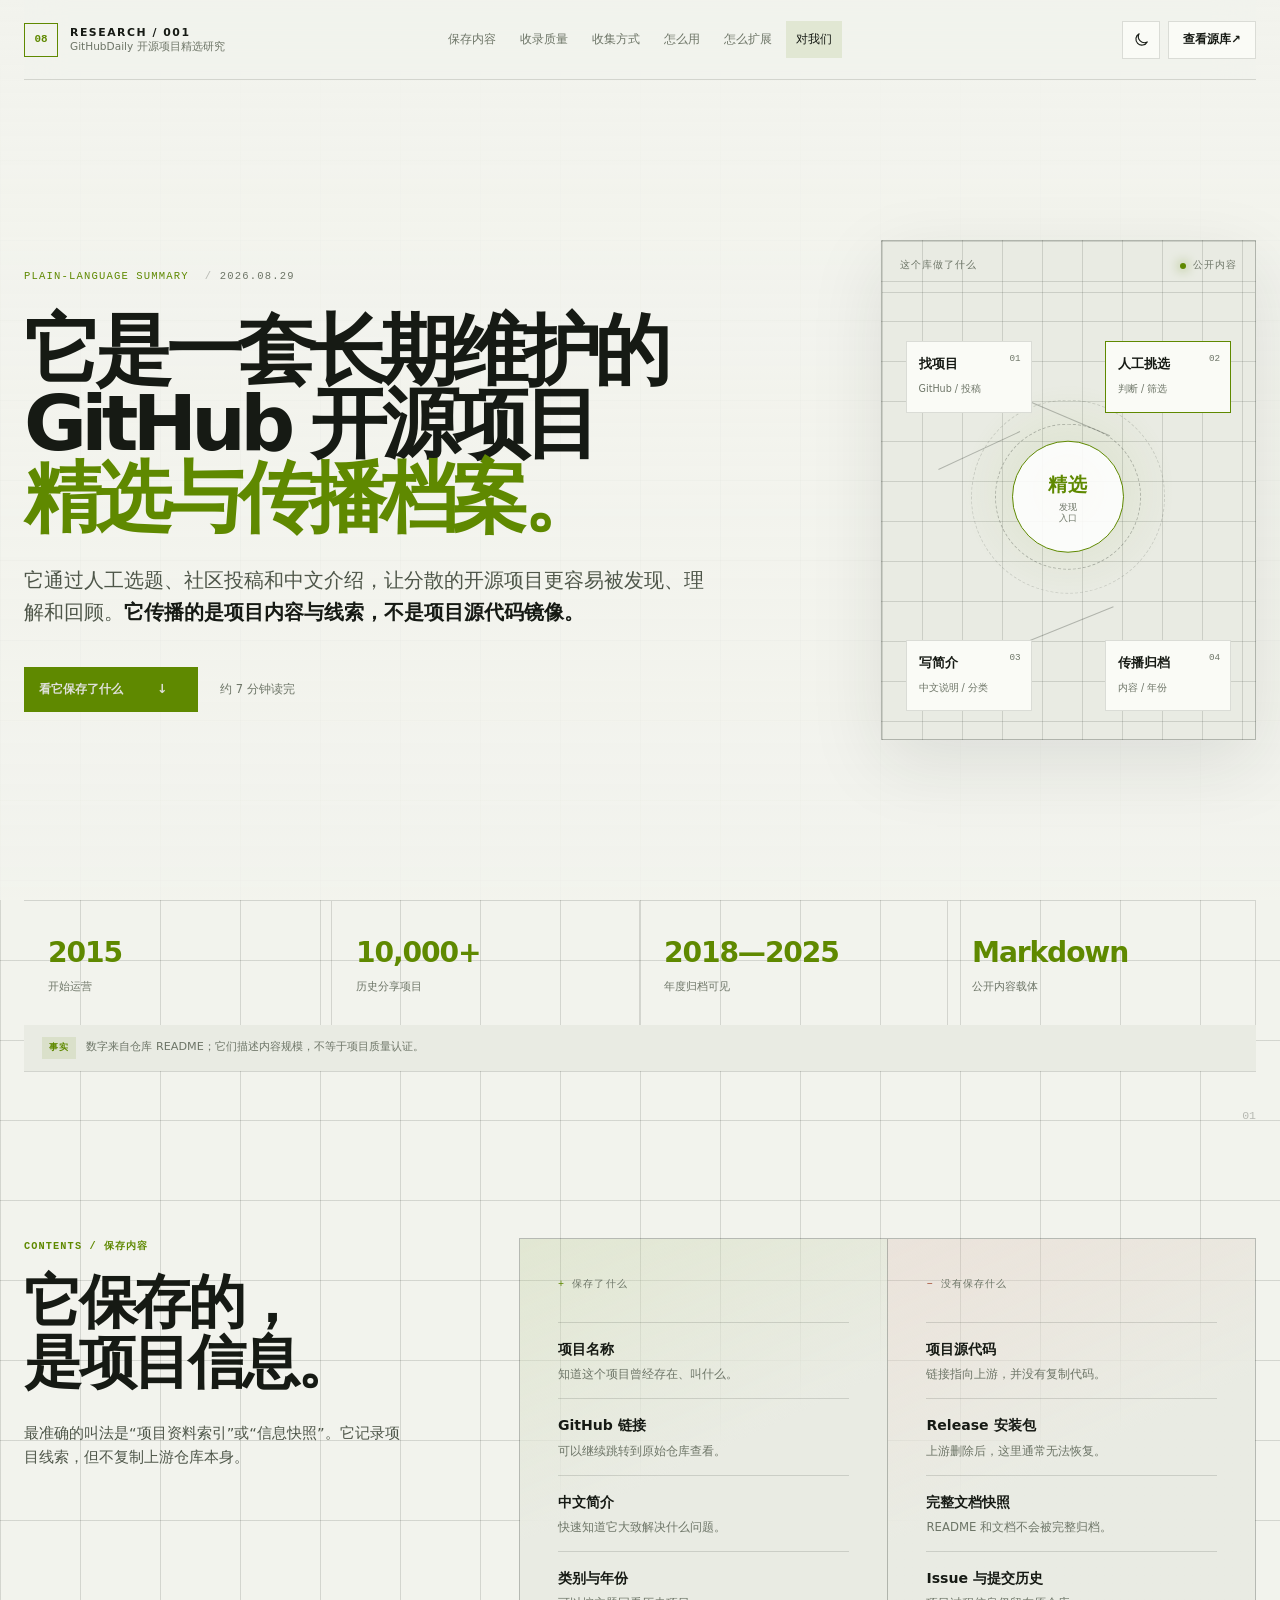
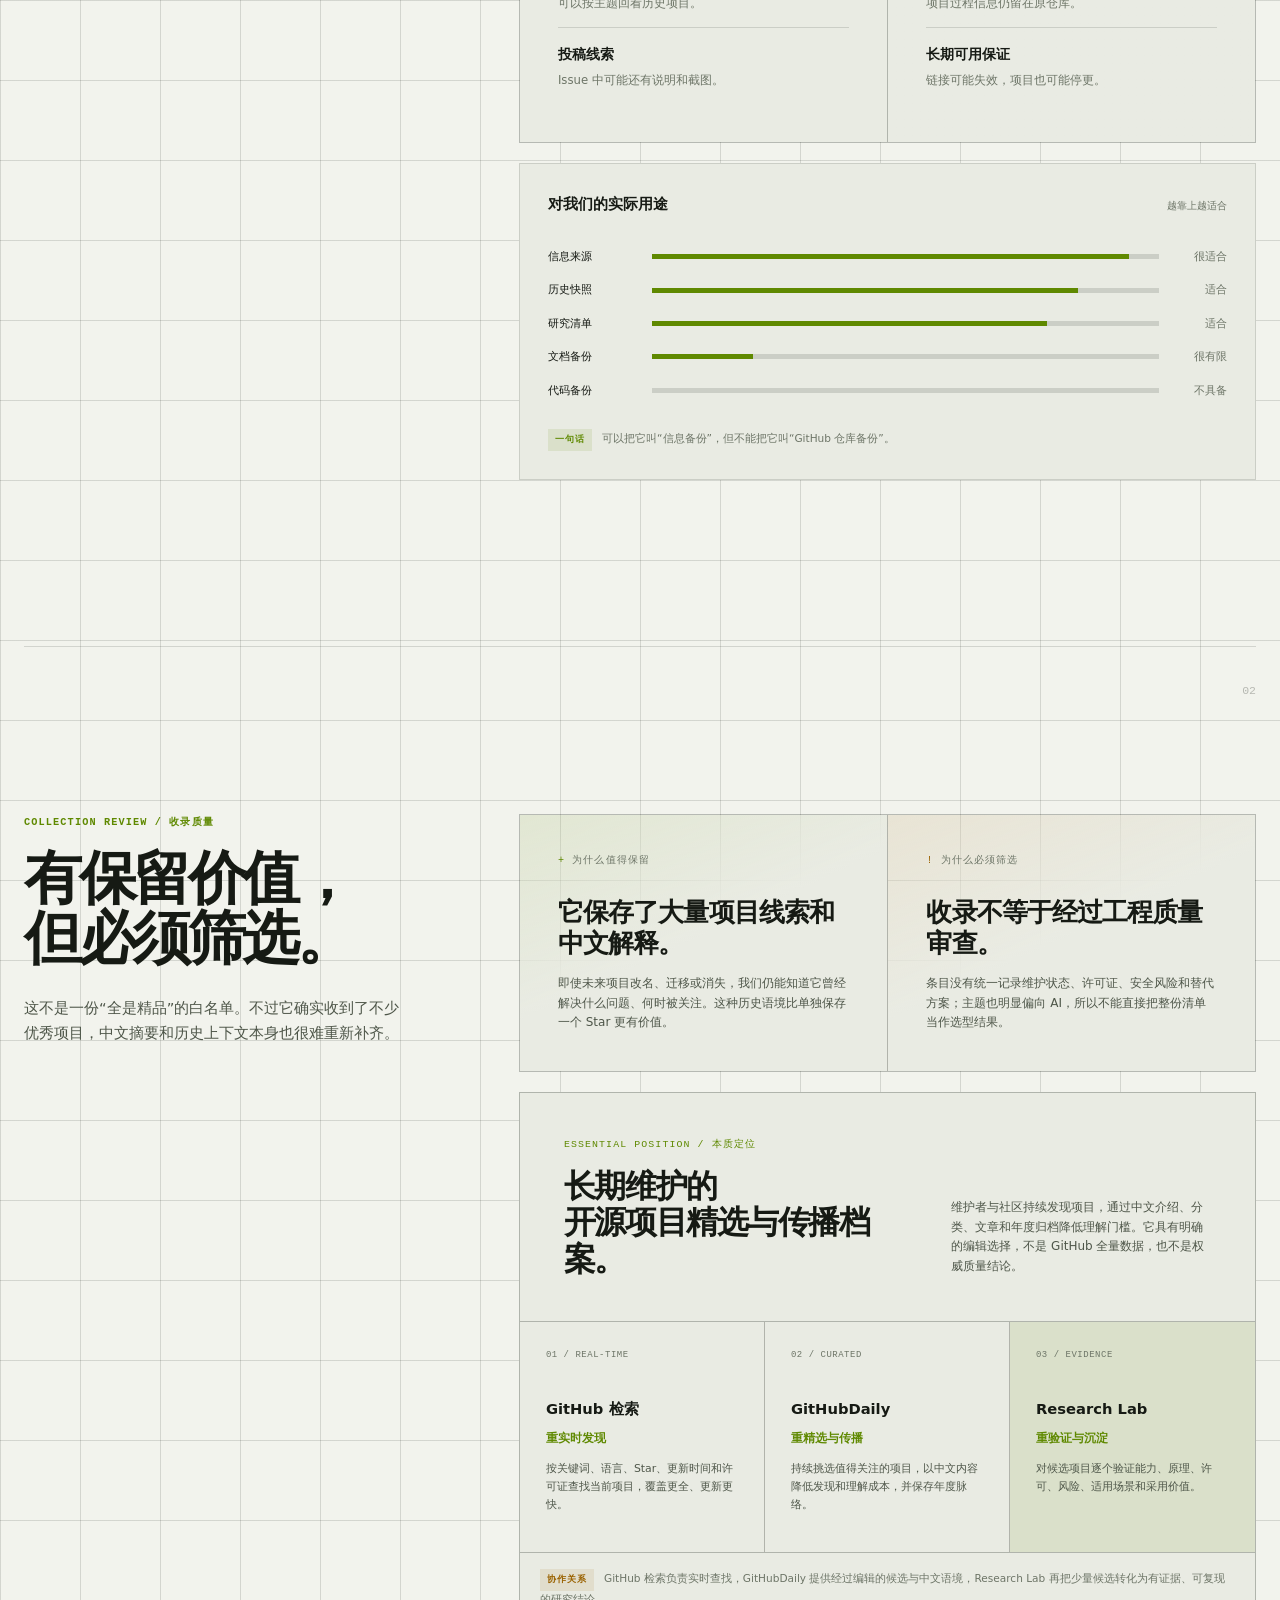
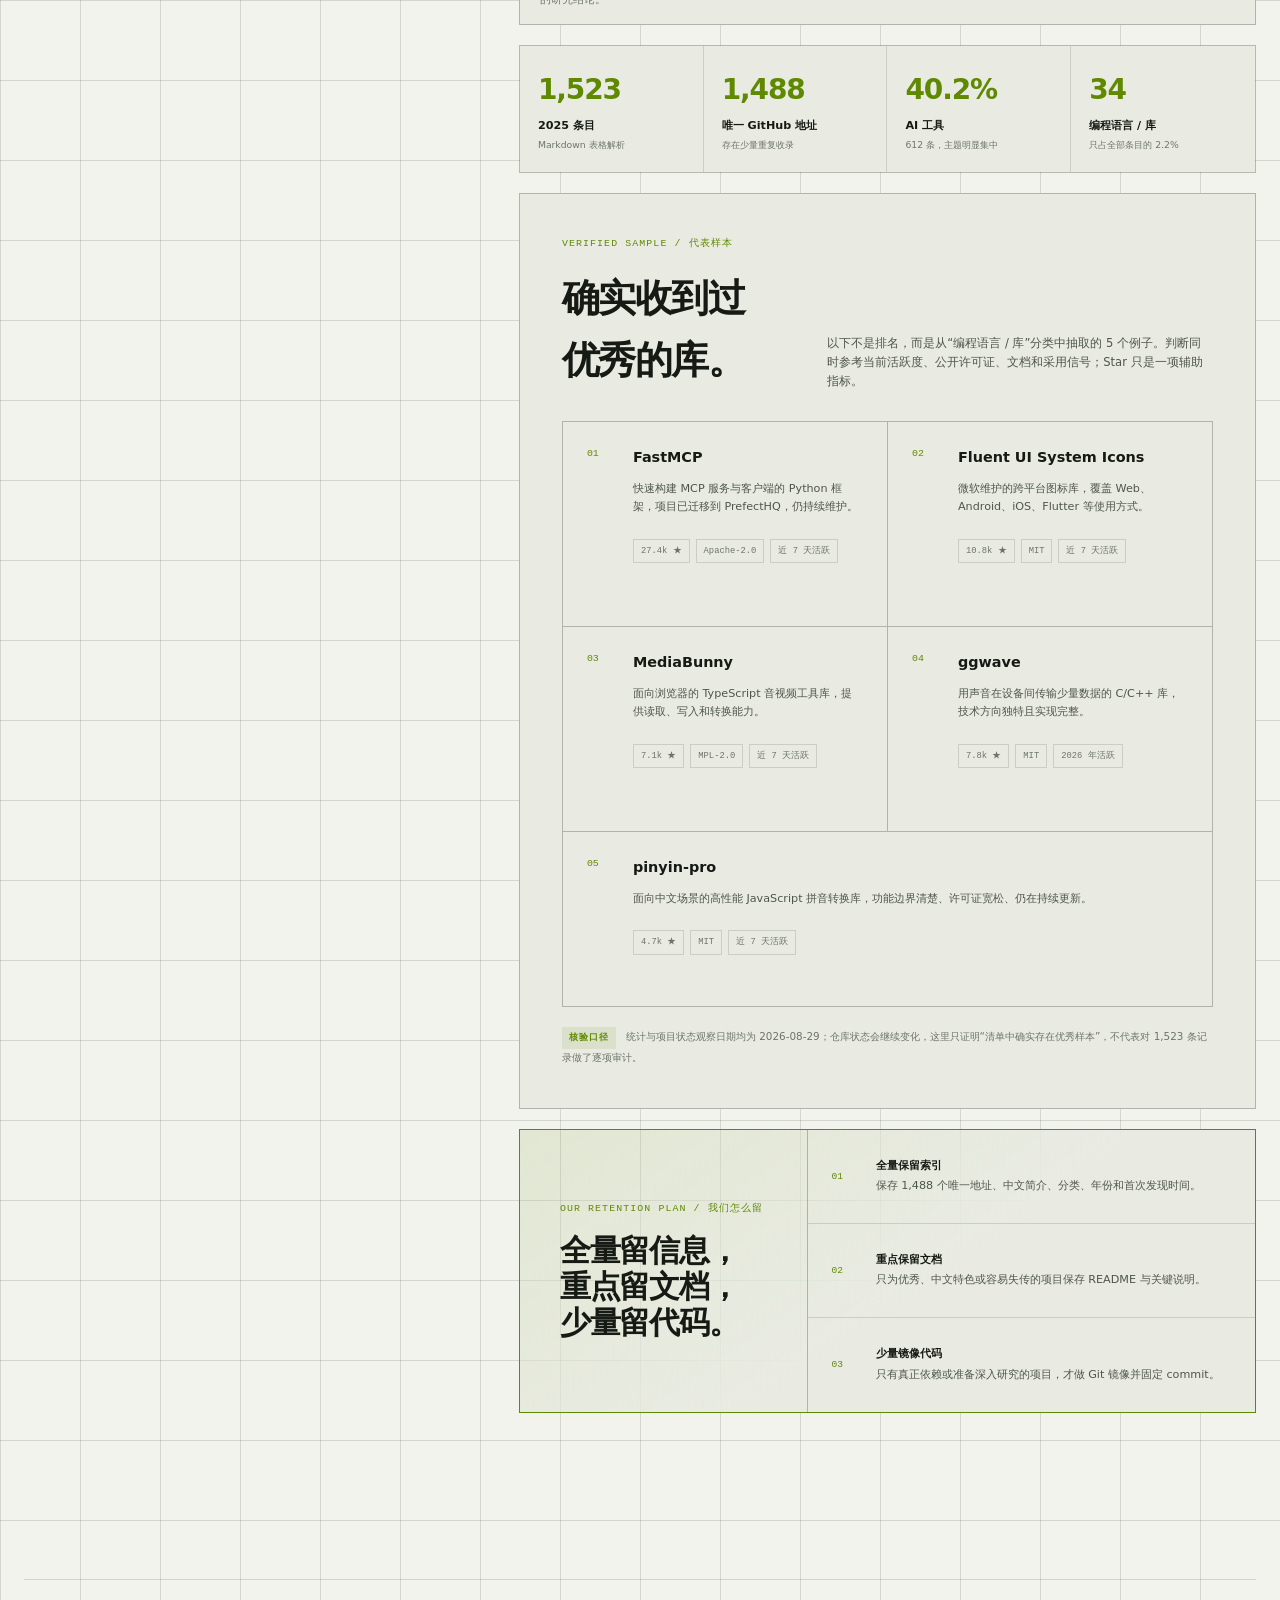
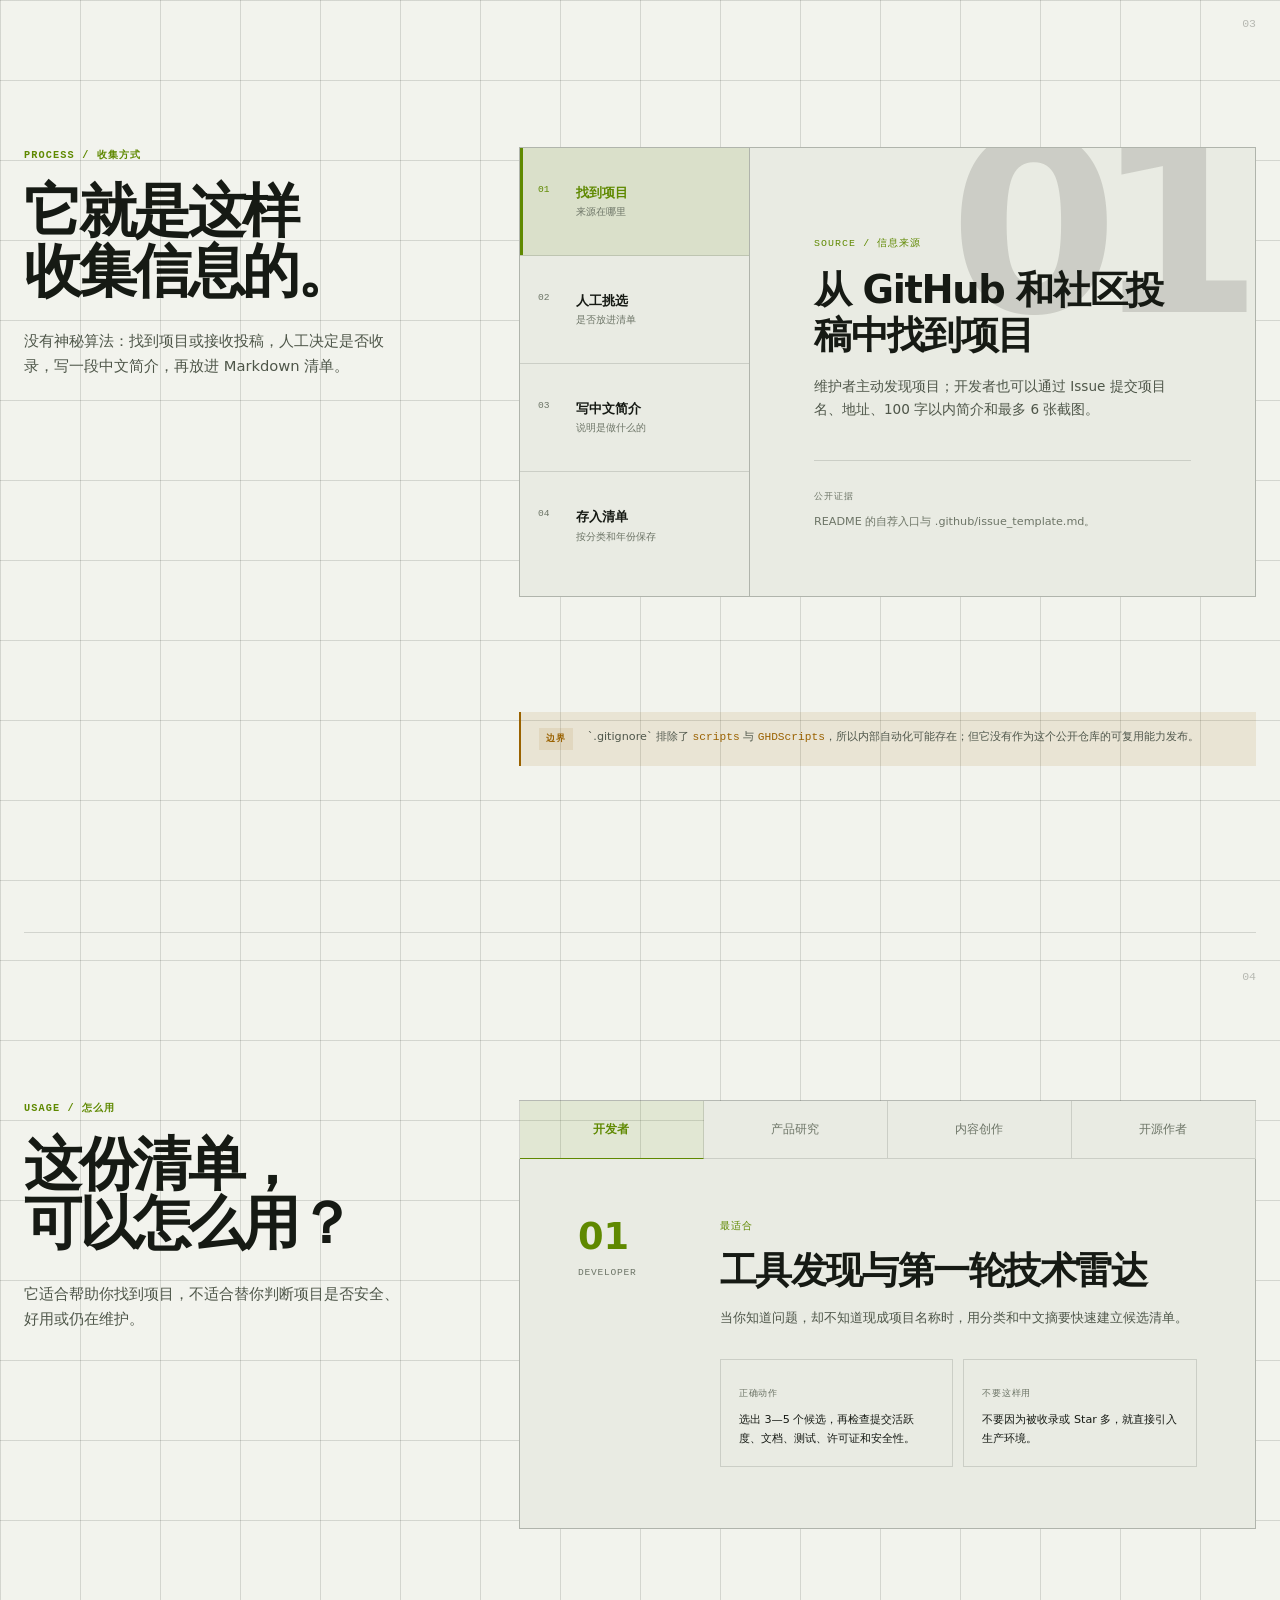
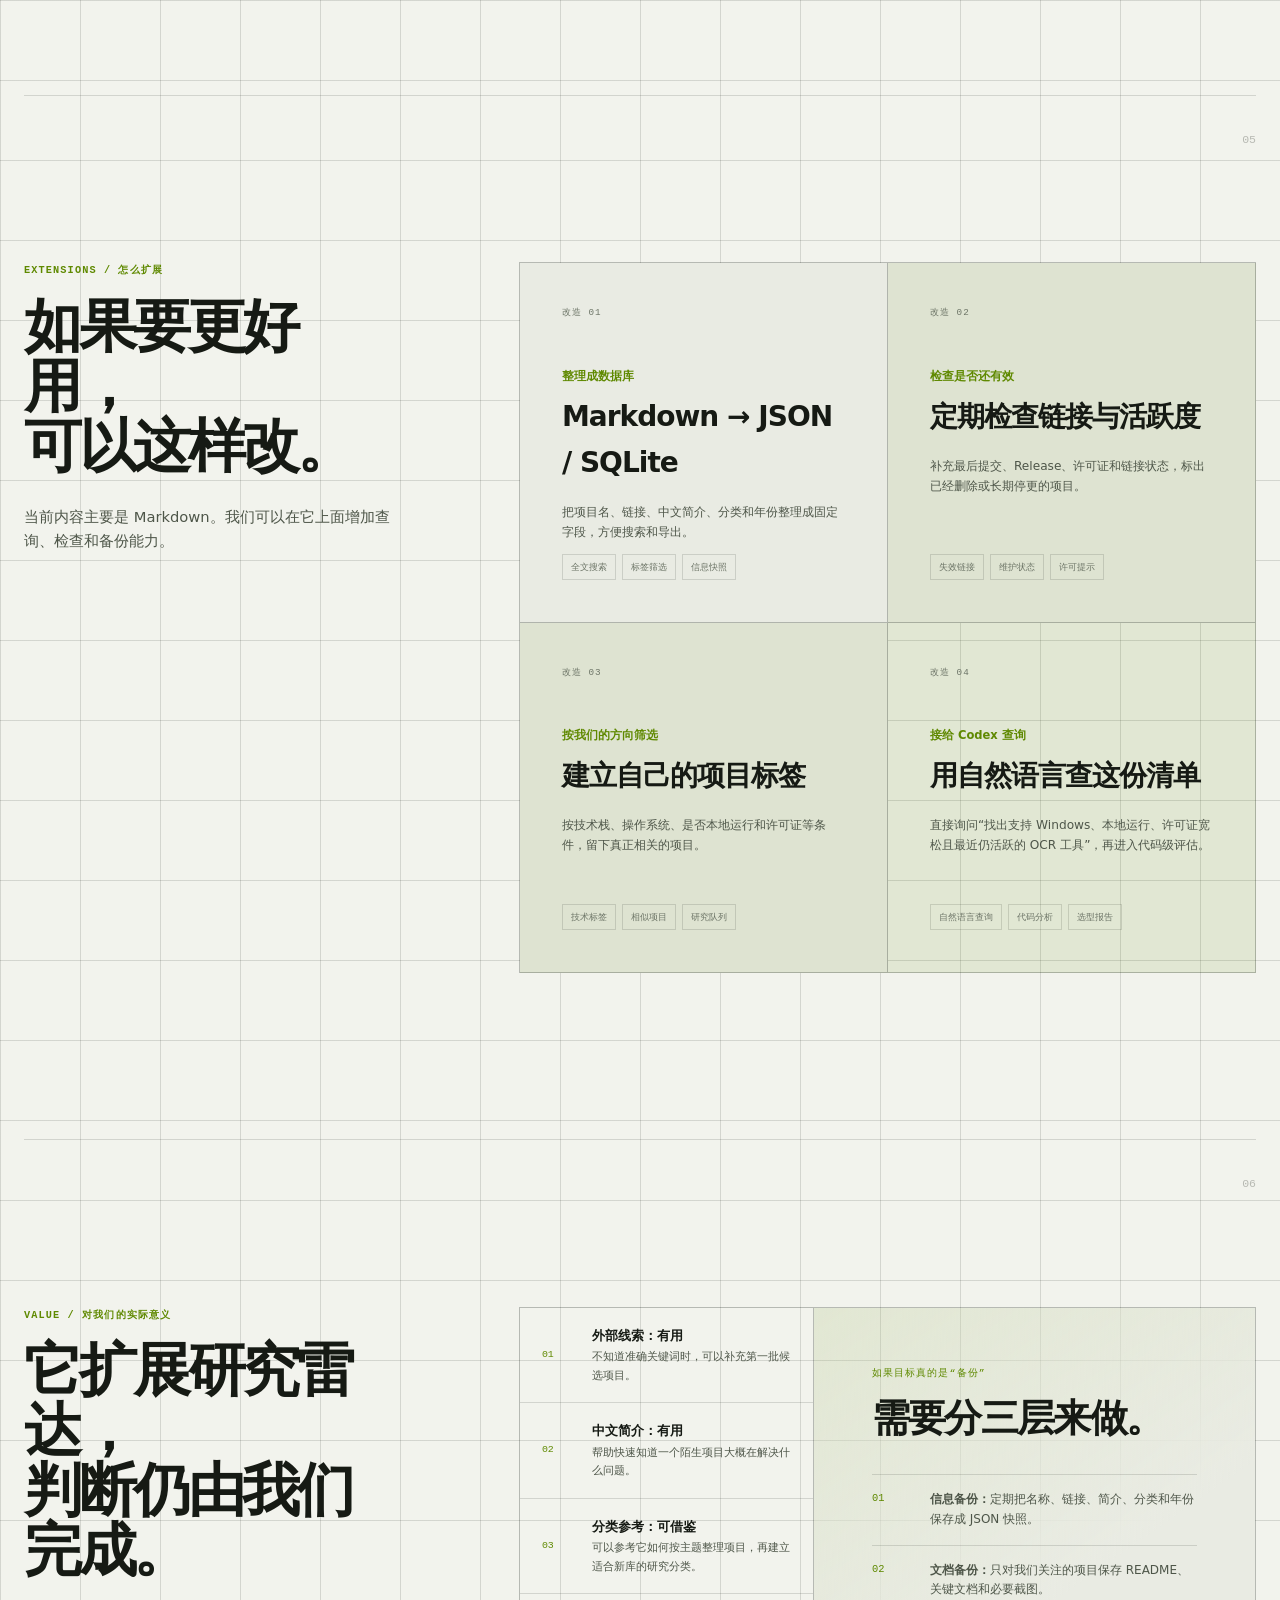
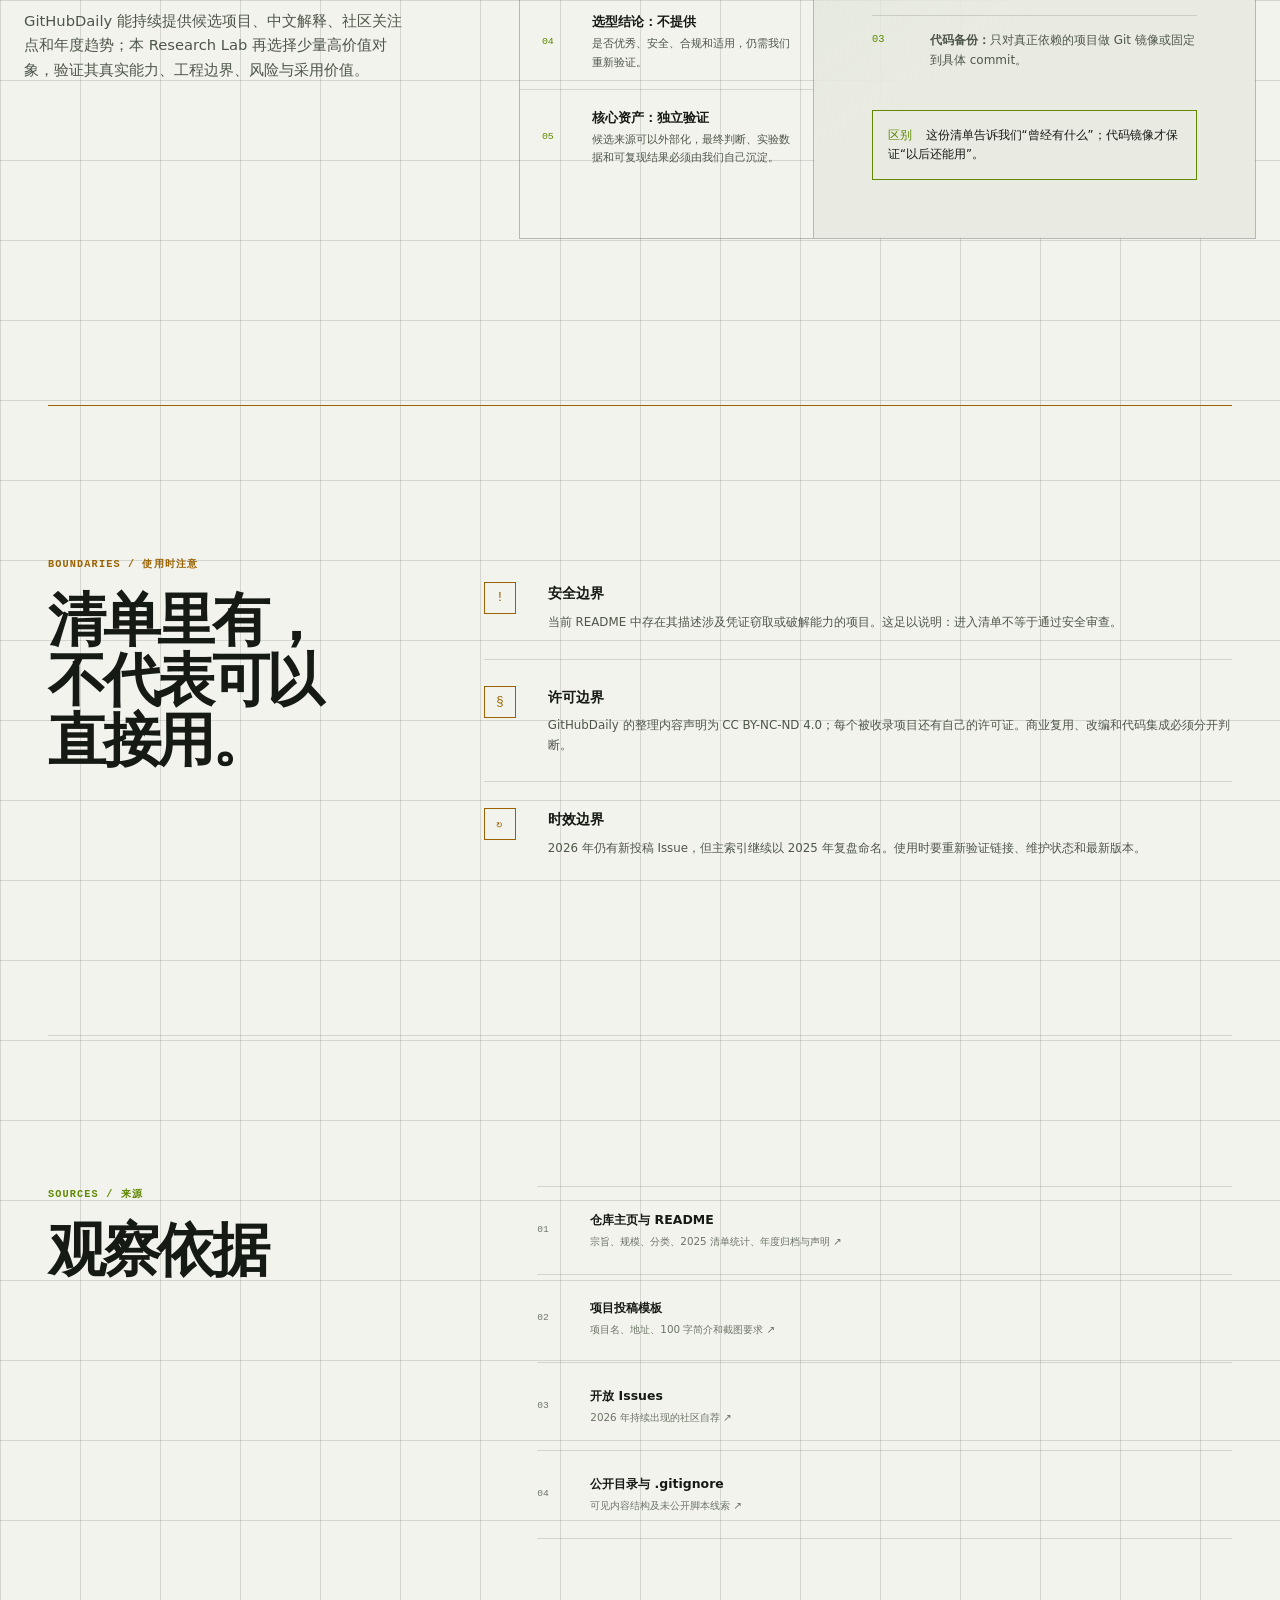
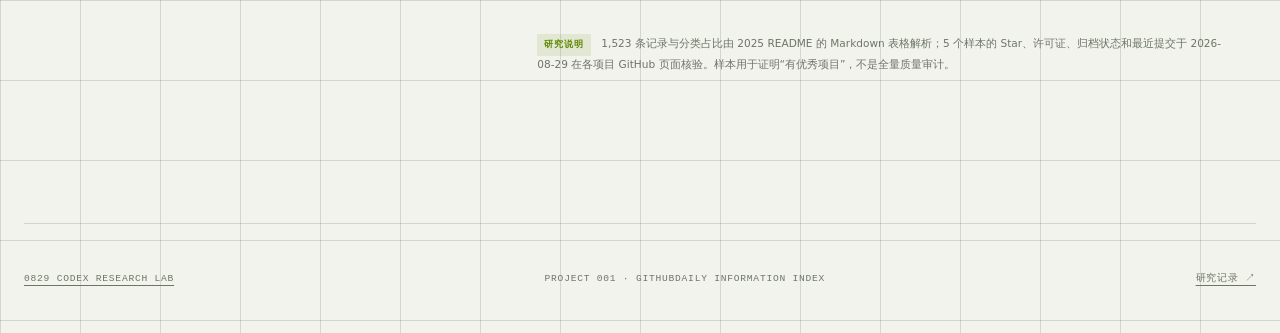
==== commit d8474da0: "docs: archive Rachel study and correct GitHubDaily positioning" ====
--- a/projects/githubdaily-capability-map/demo/index.html
+++ b/projects/githubdaily-capability-map/demo/index.html
@@ -3,11 +3,11 @@
   <head>
     <meta charset="utf-8">
     <meta name="viewport" content="width=device-width, initial-scale=1">
-    <meta name="description" content="用大白话说明 GitHubDaily 为什么本质上是公开的个人/团队项目整理笔记，以及它能为刚起步的 Research Lab 提供什么。">
+    <meta name="description" content="说明 GitHubDaily 如何通过人工精选、中文介绍、社区投稿与年度归档发现和传播开源项目，以及它对研究选题和技术发现的价值。">
     <meta name="theme-color" content="#0b0d0c">
-    <meta property="og:title" content="GitHubDaily 项目信息库说明">
-    <meta property="og:description" content="它是公开维护的项目整理笔记：重广度和中文摘要，不等于权威数据库或代码备份。">
-    <title>GitHubDaily 项目信息库说明 · 0829 Codex Research Lab</title>
+    <meta property="og:title" content="GitHubDaily 开源项目精选与内容索引研究">
+    <meta property="og:description" content="它是长期维护的开源项目精选与传播档案：适合发现候选和观察趋势，不等于权威选型结论或代码备份。">
+    <title>GitHubDaily 开源项目精选与内容索引研究 · 0829 Codex Research Lab</title>
     <link rel="icon" href="./favicon.svg" type="image/svg+xml">
     <link rel="stylesheet" href="./styles.css">
     <script>
@@ -25,7 +25,7 @@
     <header class="site-header">
       <a class="brand" href="../../../" aria-label="返回 0829 Codex Research Lab">
         <span class="brand-mark">08</span>
-        <span class="brand-copy"><strong>RESEARCH / 001</strong><small>GitHubDaily 项目信息库说明</small></span>
+        <span class="brand-copy"><strong>RESEARCH / 001</strong><small>GitHubDaily 开源项目精选研究</small></span>
       </a>
       <nav class="section-nav" aria-label="页面章节">
         <a href="#capability">保存内容</a>
@@ -48,8 +48,8 @@
       <section class="hero" aria-labelledby="hero-title">
         <div class="hero-copy">
           <p class="eyebrow"><span>PLAIN-LANGUAGE SUMMARY</span><time datetime="2026-08-29">2026.08.29</time></p>
-          <h1 id="hero-title"><span class="hero-line">它就是一个</span><span class="hero-line">人工整理的 GitHub</span><em class="hero-line">项目清单。</em></h1>
-          <p class="hero-lead">它保存项目名称、链接、中文简介和分类，方便以后查找和回顾。<strong>它备份的是项目信息，不是项目源代码。</strong></p>
+          <h1 id="hero-title"><span class="hero-line">它是一套长期维护的</span><span class="hero-line">GitHub 开源项目</span><em class="hero-line">精选与传播档案。</em></h1>
+          <p class="hero-lead">它通过人工选题、社区投稿和中文介绍，让分散的开源项目更容易被发现、理解和回顾。<strong>它传播的是项目内容与线索，不是项目源代码镜像。</strong></p>
           <div class="hero-actions">
             <a class="primary-action" href="#capability">看它保存了什么 <span aria-hidden="true">↓</span></a>
             <span class="read-time">约 7 分钟读完</span>
@@ -64,8 +64,8 @@
           <div class="signal-line line-two" aria-hidden="true"></div>
           <div class="signal-stage stage-compress"><span>03</span><strong>写简介</strong><small>中文说明 / 分类</small></div>
           <div class="signal-line line-three" aria-hidden="true"></div>
-          <div class="signal-stage stage-distribute"><span>04</span><strong>存清单</strong><small>Markdown / 年份</small></div>
-          <div class="signal-core" aria-hidden="true"><span>索引</span><small>不是<br>源代码</small></div>
+          <div class="signal-stage stage-distribute"><span>04</span><strong>传播归档</strong><small>内容 / 年份</small></div>
+          <div class="signal-core" aria-hidden="true"><span>精选</span><small>发现<br>入口</small></div>
         </div>
       </section>
 
@@ -143,8 +143,8 @@
 
           <div class="positioning-block">
             <div class="positioning-summary">
-              <div><p class="panel-type">ESSENTIAL POSITION / 本质定位</p><h3>公开维护的<br>个人 / 团队项目笔记。</h3></div>
-              <p>维护者根据自己的兴趣、经验和判断挑选项目，再用自己的理解写中文简介并分类归档。它体现的是编辑者视角，不是 GitHub 全量数据，也不是权威质量结论。</p>
+              <div><p class="panel-type">ESSENTIAL POSITION / 本质定位</p><h3>长期维护的<br>开源项目精选与传播档案。</h3></div>
+              <p>维护者与社区持续发现项目，通过中文介绍、分类、文章和年度归档降低理解门槛。它具有明确的编辑选择，不是 GitHub 全量数据，也不是权威质量结论。</p>
             </div>
             <div class="positioning-grid" aria-label="GitHub 检索、GitHubDaily 和新 Research Lab 的侧重点对比">
               <article>
@@ -152,15 +152,15 @@
                 <p>按关键词、语言、Star、更新时间和许可证查找当前项目，覆盖更全、更新更快。</p>
               </article>
               <article>
-                <span>02 / CURATED</span><h4>GitHubDaily</h4><strong>重广度整理</strong>
-                <p>别人替你挑项目、写中文摘要并保存年度清单，但选择会带有个人偏好。</p>
+                <span>02 / CURATED</span><h4>GitHubDaily</h4><strong>重精选与传播</strong>
+                <p>持续挑选值得关注的项目，以中文内容降低发现和理解成本，并保存年度脉络。</p>
               </article>
               <article class="positioning-us">
-                <span>03 / NEW LAB</span><h4>新的 Research Lab</h4><strong>从第一个项目起步</strong>
-                <p>当前只有本项目；未来再逐个验证能力、原理、许可、风险、适用场景和采用价值。</p>
+                <span>03 / EVIDENCE</span><h4>Research Lab</h4><strong>重验证与沉淀</strong>
+                <p>对候选项目逐个验证能力、原理、许可、风险、适用场景和采用价值。</p>
               </article>
             </div>
-            <p class="positioning-note"><span class="inference-tag">当前状态</span> 这里不是两套成熟资料库之间的比较：GitHubDaily 可以给新库提供候选和分类参考；本库则从少量项目开始，把分析过程与判断逐项沉淀。</p>
+            <p class="positioning-note"><span class="inference-tag">协作关系</span> GitHub 检索负责实时查找，GitHubDaily 提供经过编辑的候选与中文语境，Research Lab 再把少量候选转化为有证据、可复现的研究结论。</p>
           </div>
 
           <div class="collection-stats" aria-label="2025 GitHubDaily 收录结构抽样统计">
@@ -312,8 +312,8 @@
         <div class="section-index" aria-hidden="true">06</div>
         <div class="section-intro">
           <p class="section-kicker">VALUE / 对我们的实际意义</p>
-          <h2 id="meaning-title">它提供起点，<br>研究由我们积累。</h2>
-          <p>本 Research Lab 是新库，目前只有 GitHubDaily 这一个子项目。它能提供第一批外部线索、中文摘要和分类参考；真正的核心资产，要靠后续一个个子项目的验证与记录逐步形成。</p>
+          <h2 id="meaning-title">它扩展研究雷达，<br>判断仍由我们完成。</h2>
+          <p>GitHubDaily 能持续提供候选项目、中文解释、社区关注点和年度趋势；本 Research Lab 再选择少量高价值对象，验证其真实能力、工程边界、风险与采用价值。</p>
         </div>
         <div class="meaning-grid">
           <div class="value-stack">
@@ -321,7 +321,7 @@
             <div><span>02</span><p><strong>中文简介：有用</strong>帮助快速知道一个陌生项目大概在解决什么问题。</p></div>
             <div><span>03</span><p><strong>分类参考：可借鉴</strong>可以参考它如何按主题整理项目，再建立适合新库的研究分类。</p></div>
             <div><span>04</span><p><strong>选型结论：不提供</strong>是否优秀、安全、合规和适用，仍需我们重新验证。</p></div>
-            <div><span>05</span><p><strong>核心资产：逐步建设</strong>未来每个子项目的证据、判断和可复现结果，才会形成这个新库自己的价值。</p></div>
+            <div><span>05</span><p><strong>核心资产：独立验证</strong>候选来源可以外部化，最终判断、实验数据和可复现结果必须由我们自己沉淀。</p></div>
           </div>
           <div class="weekly-loop">
             <p class="panel-type">如果目标真的是“备份”</p>
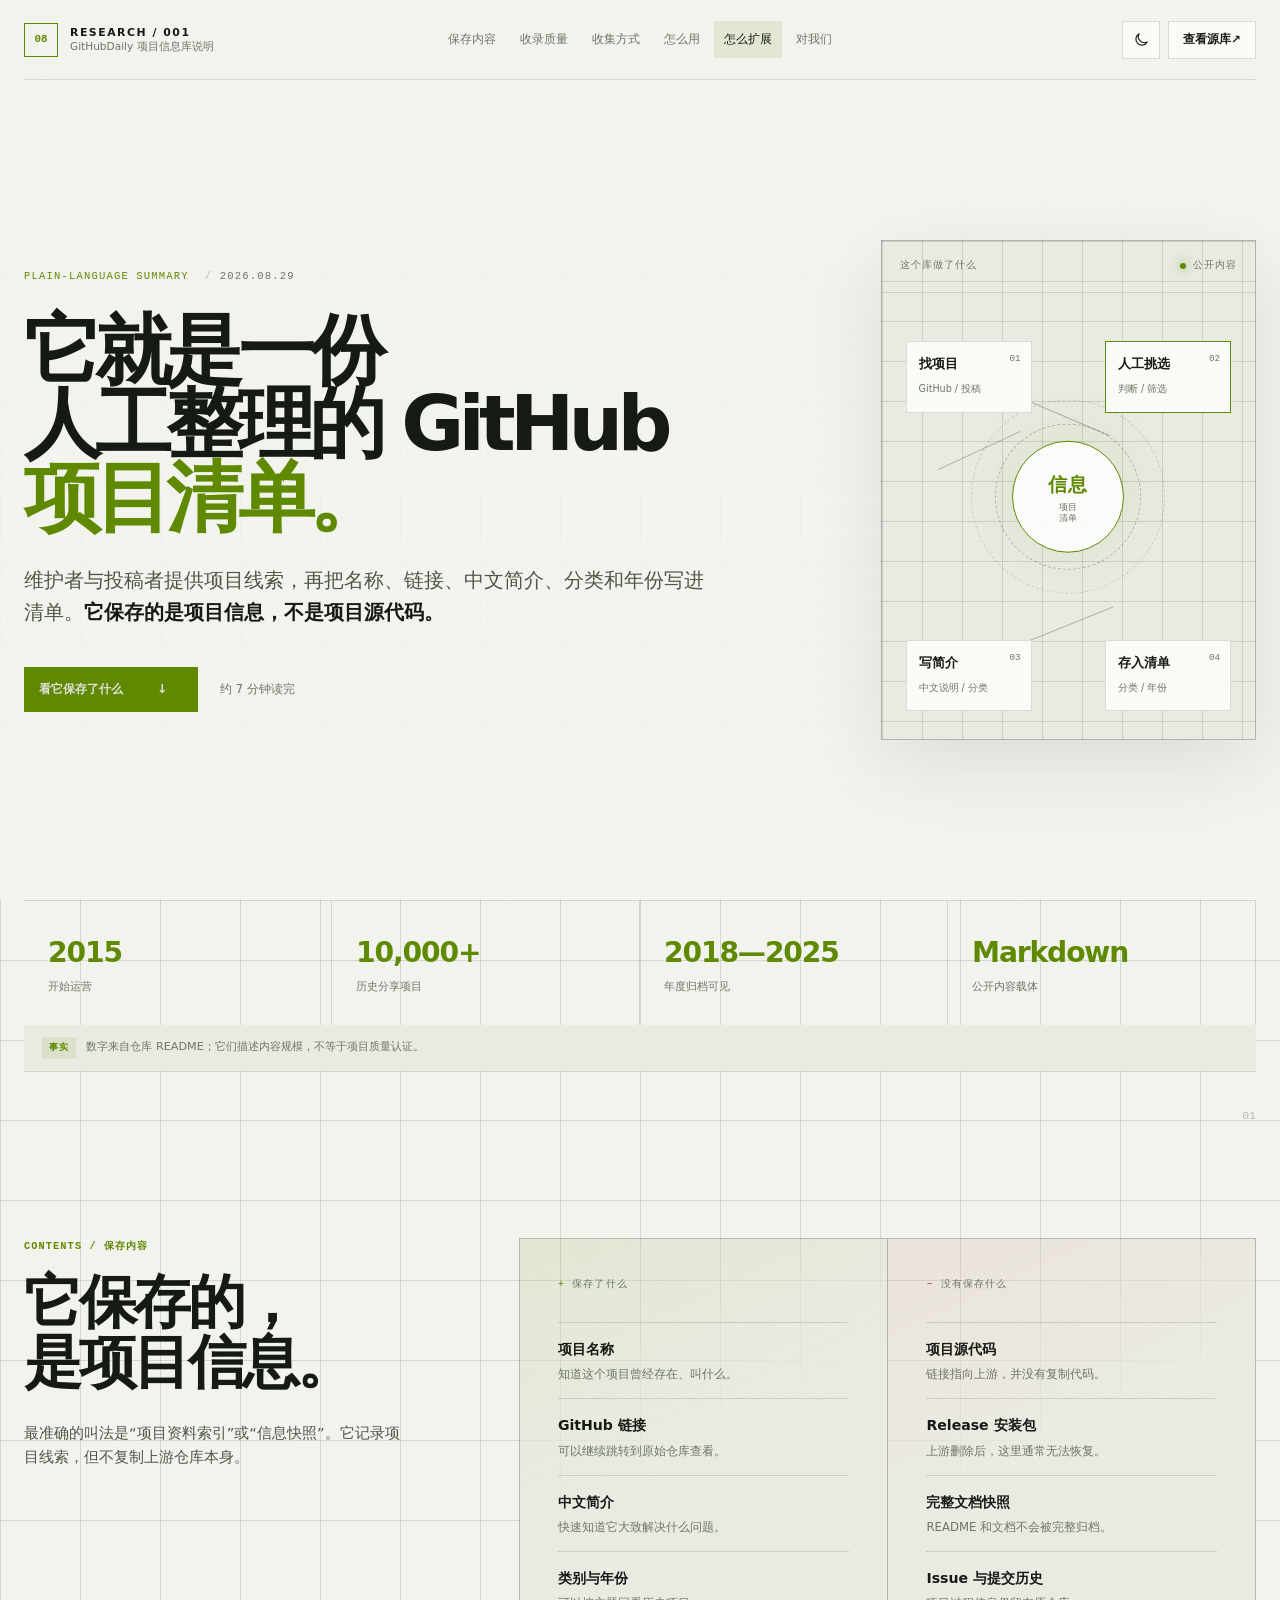
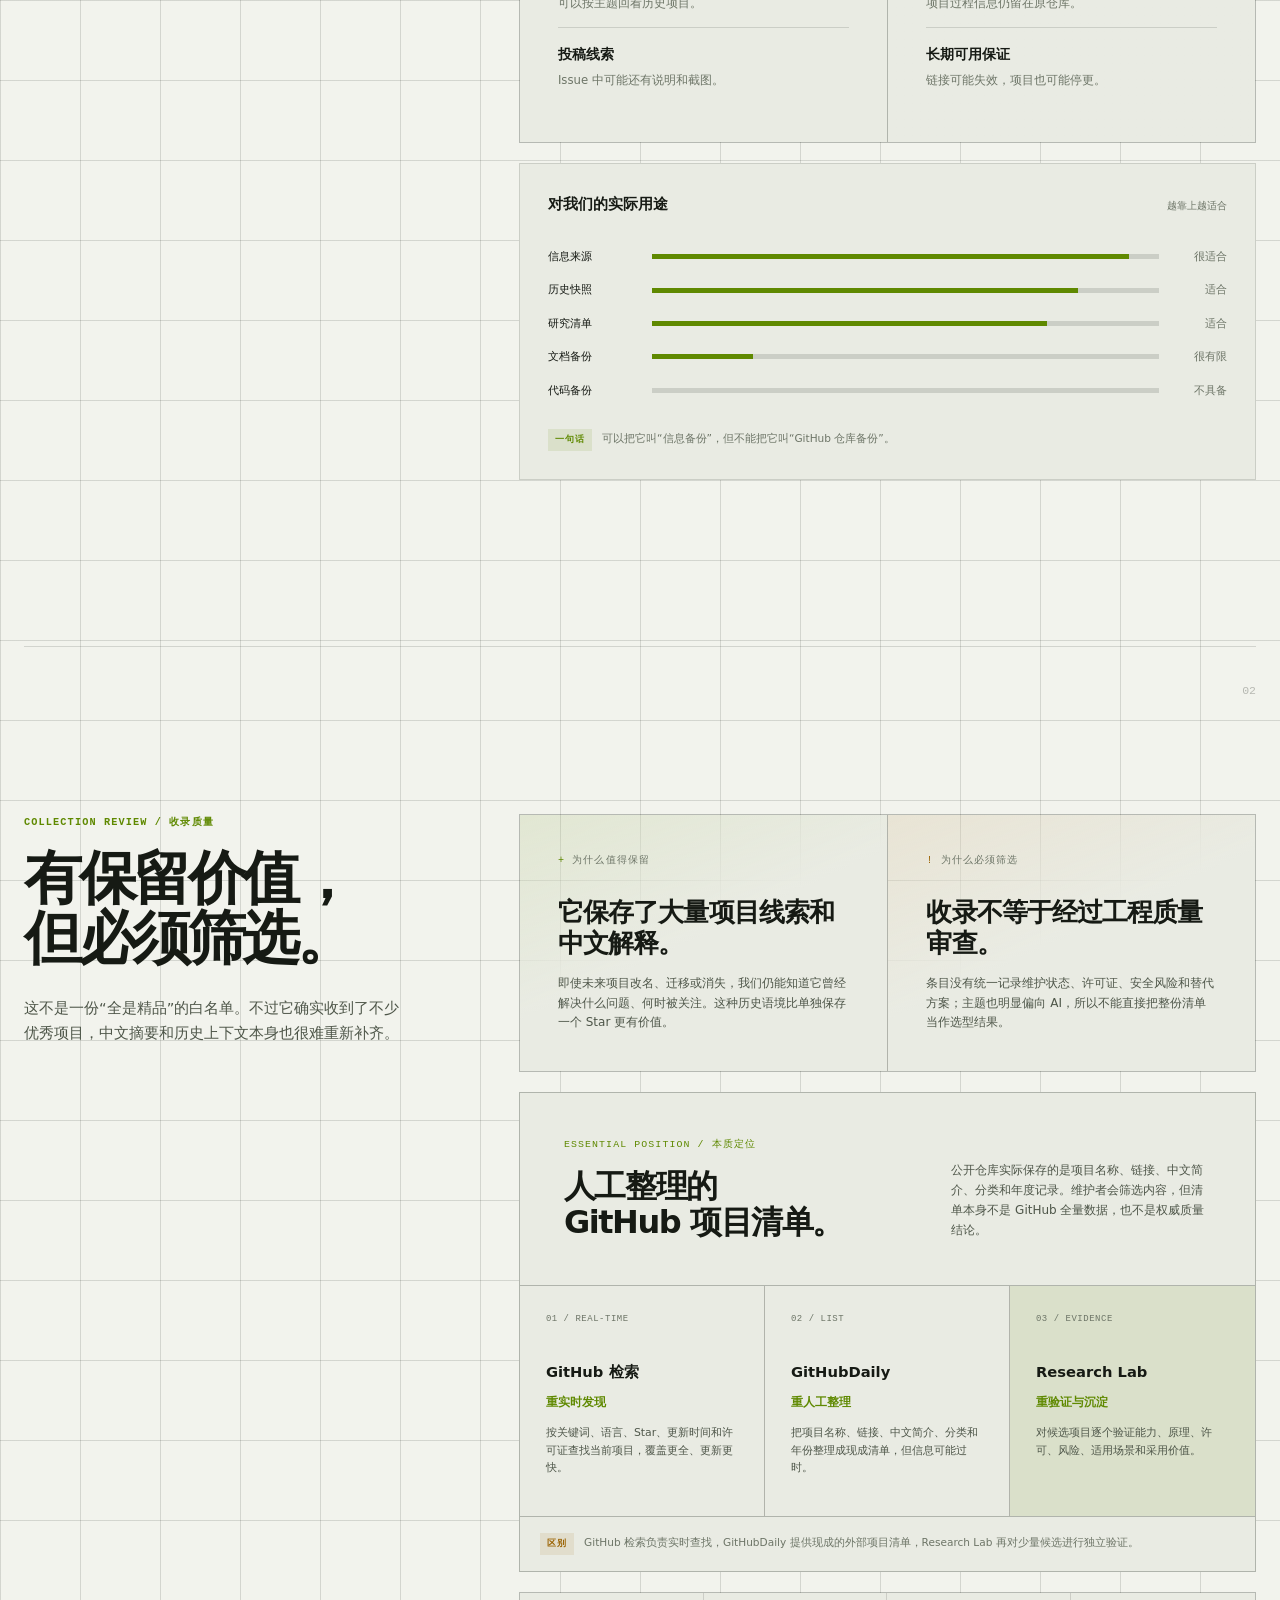
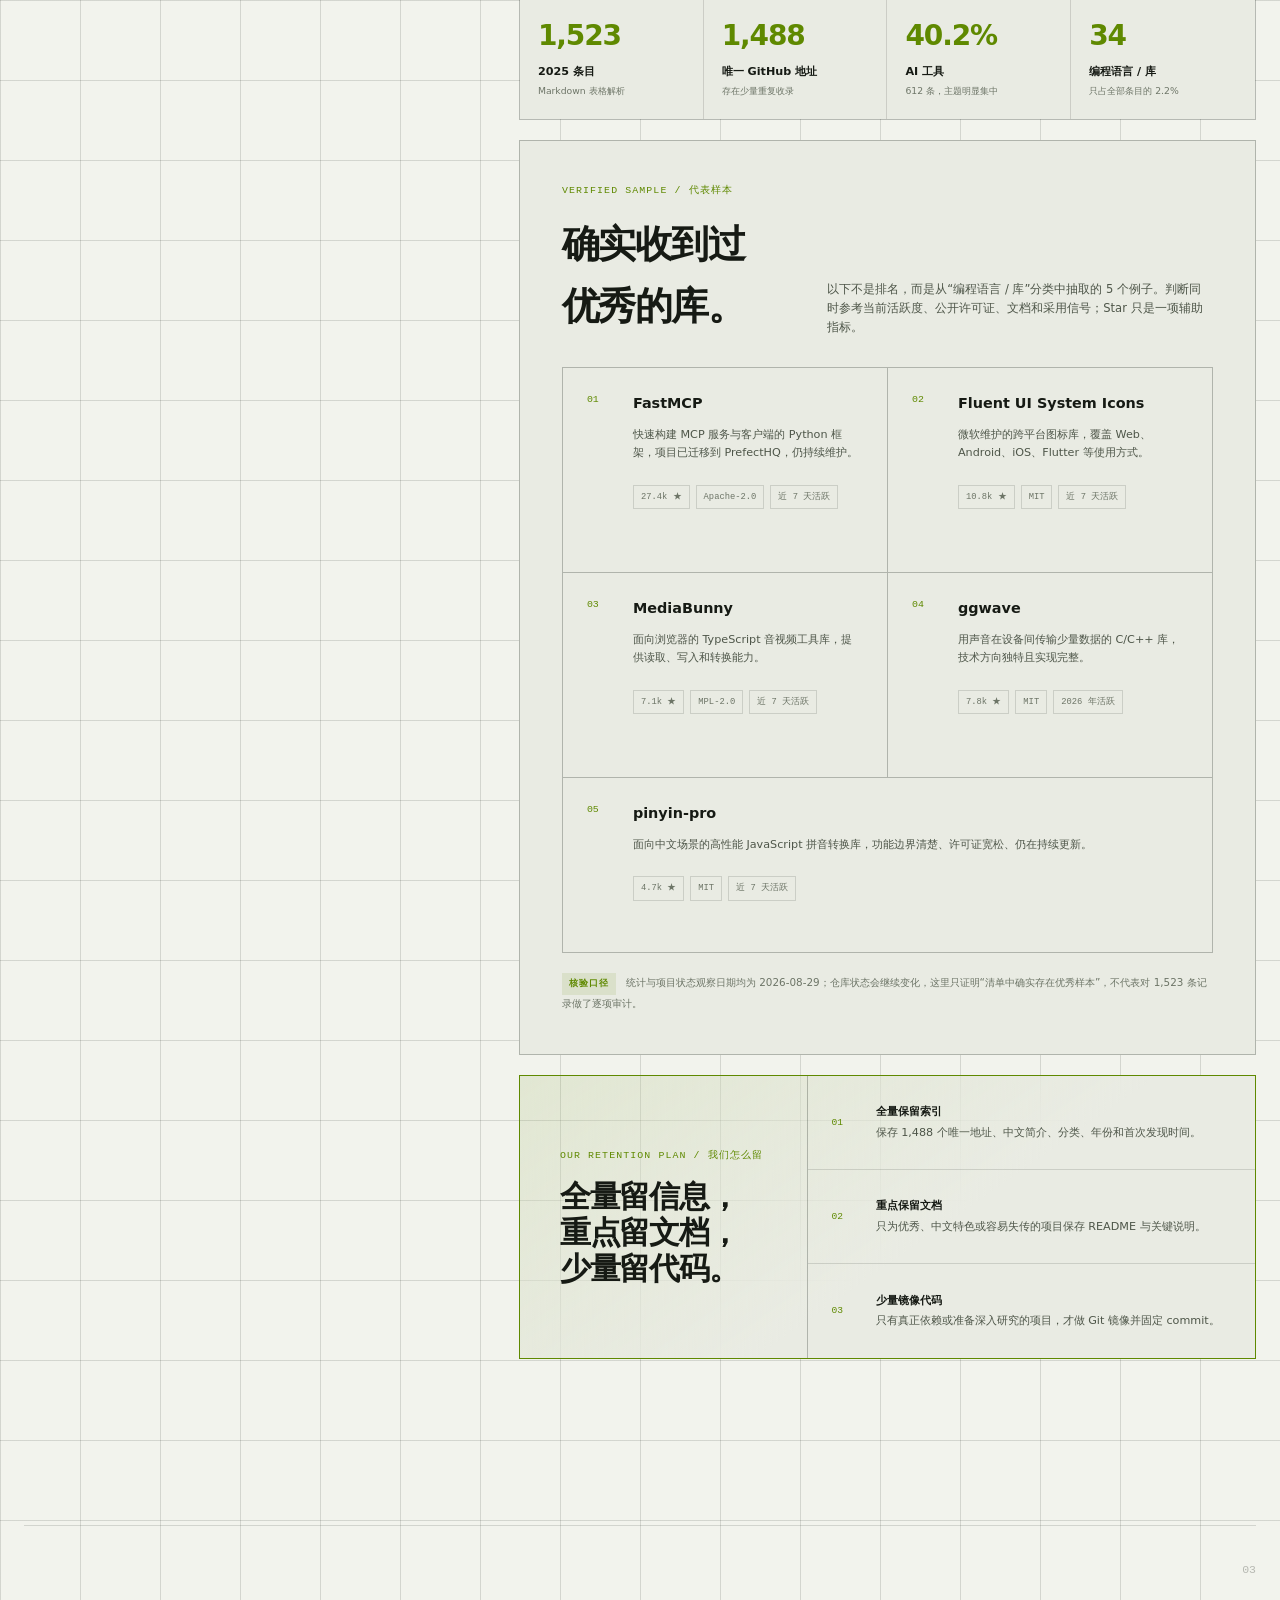
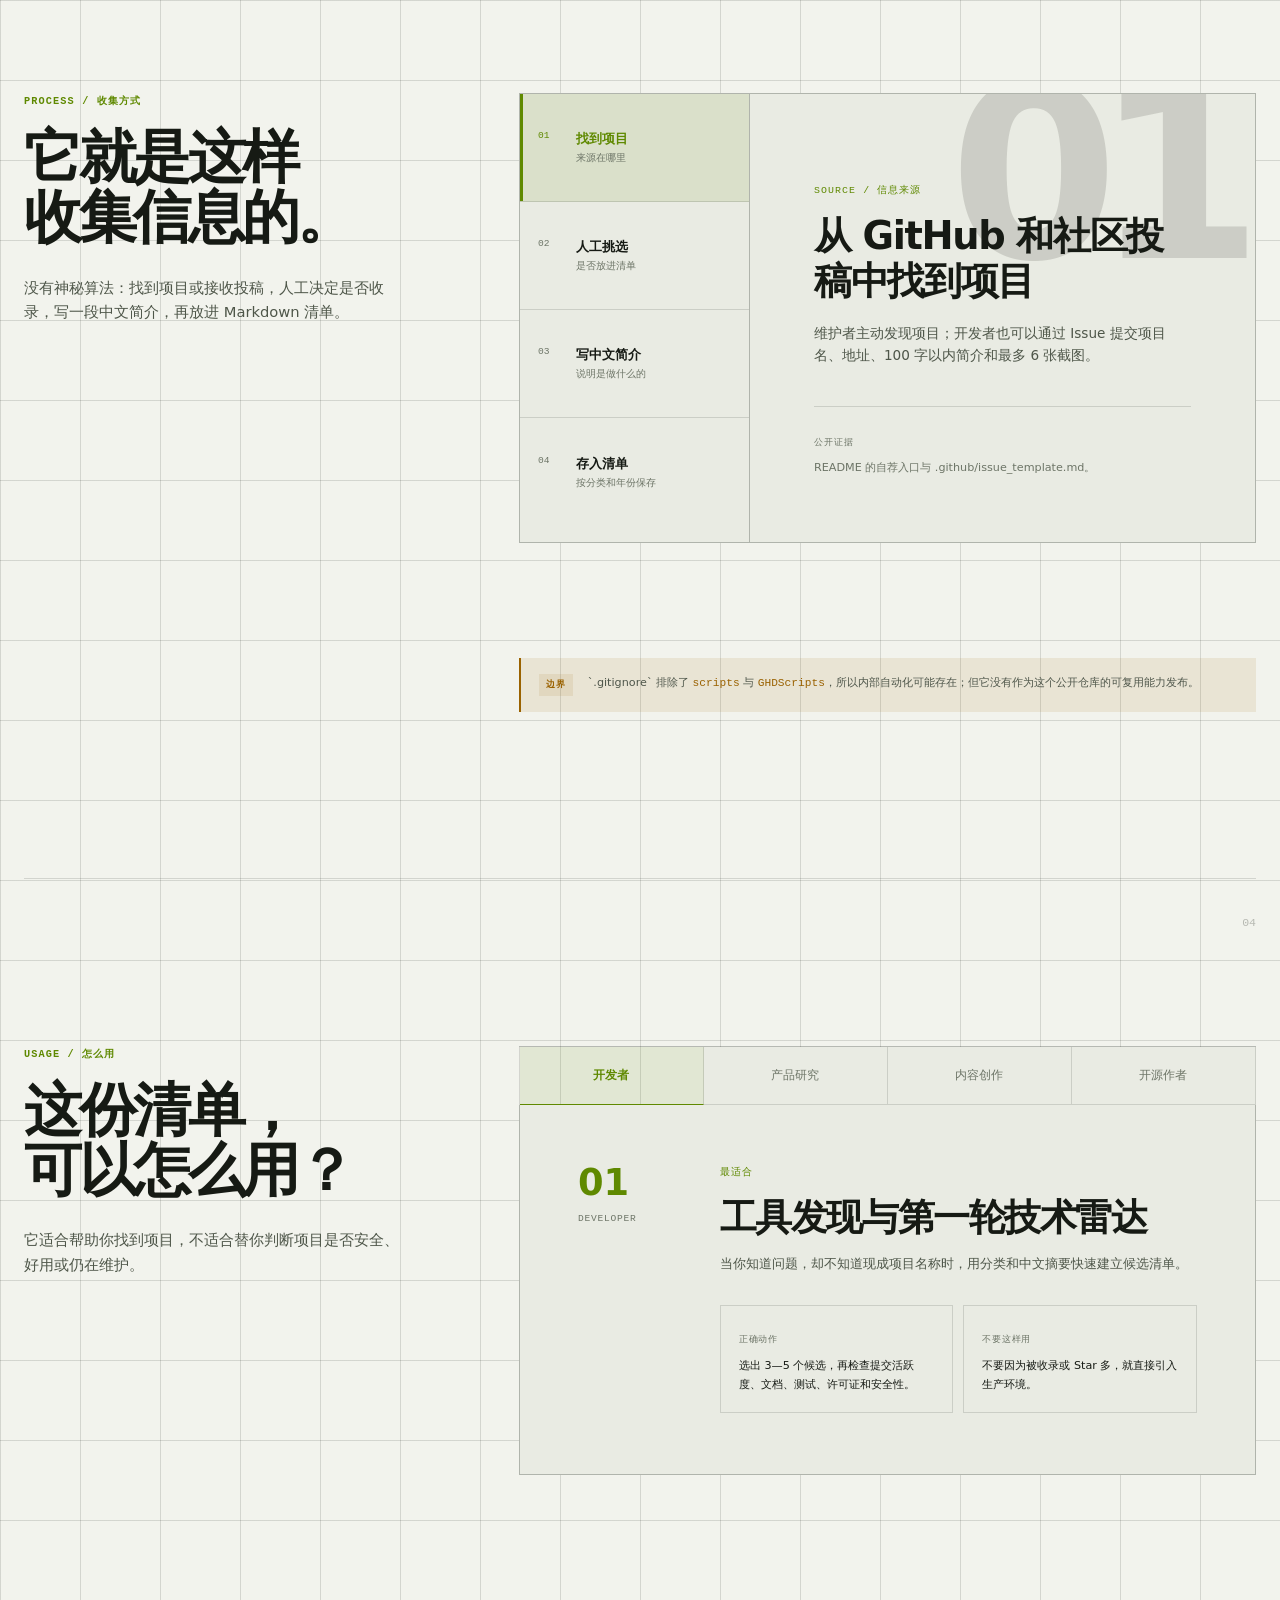
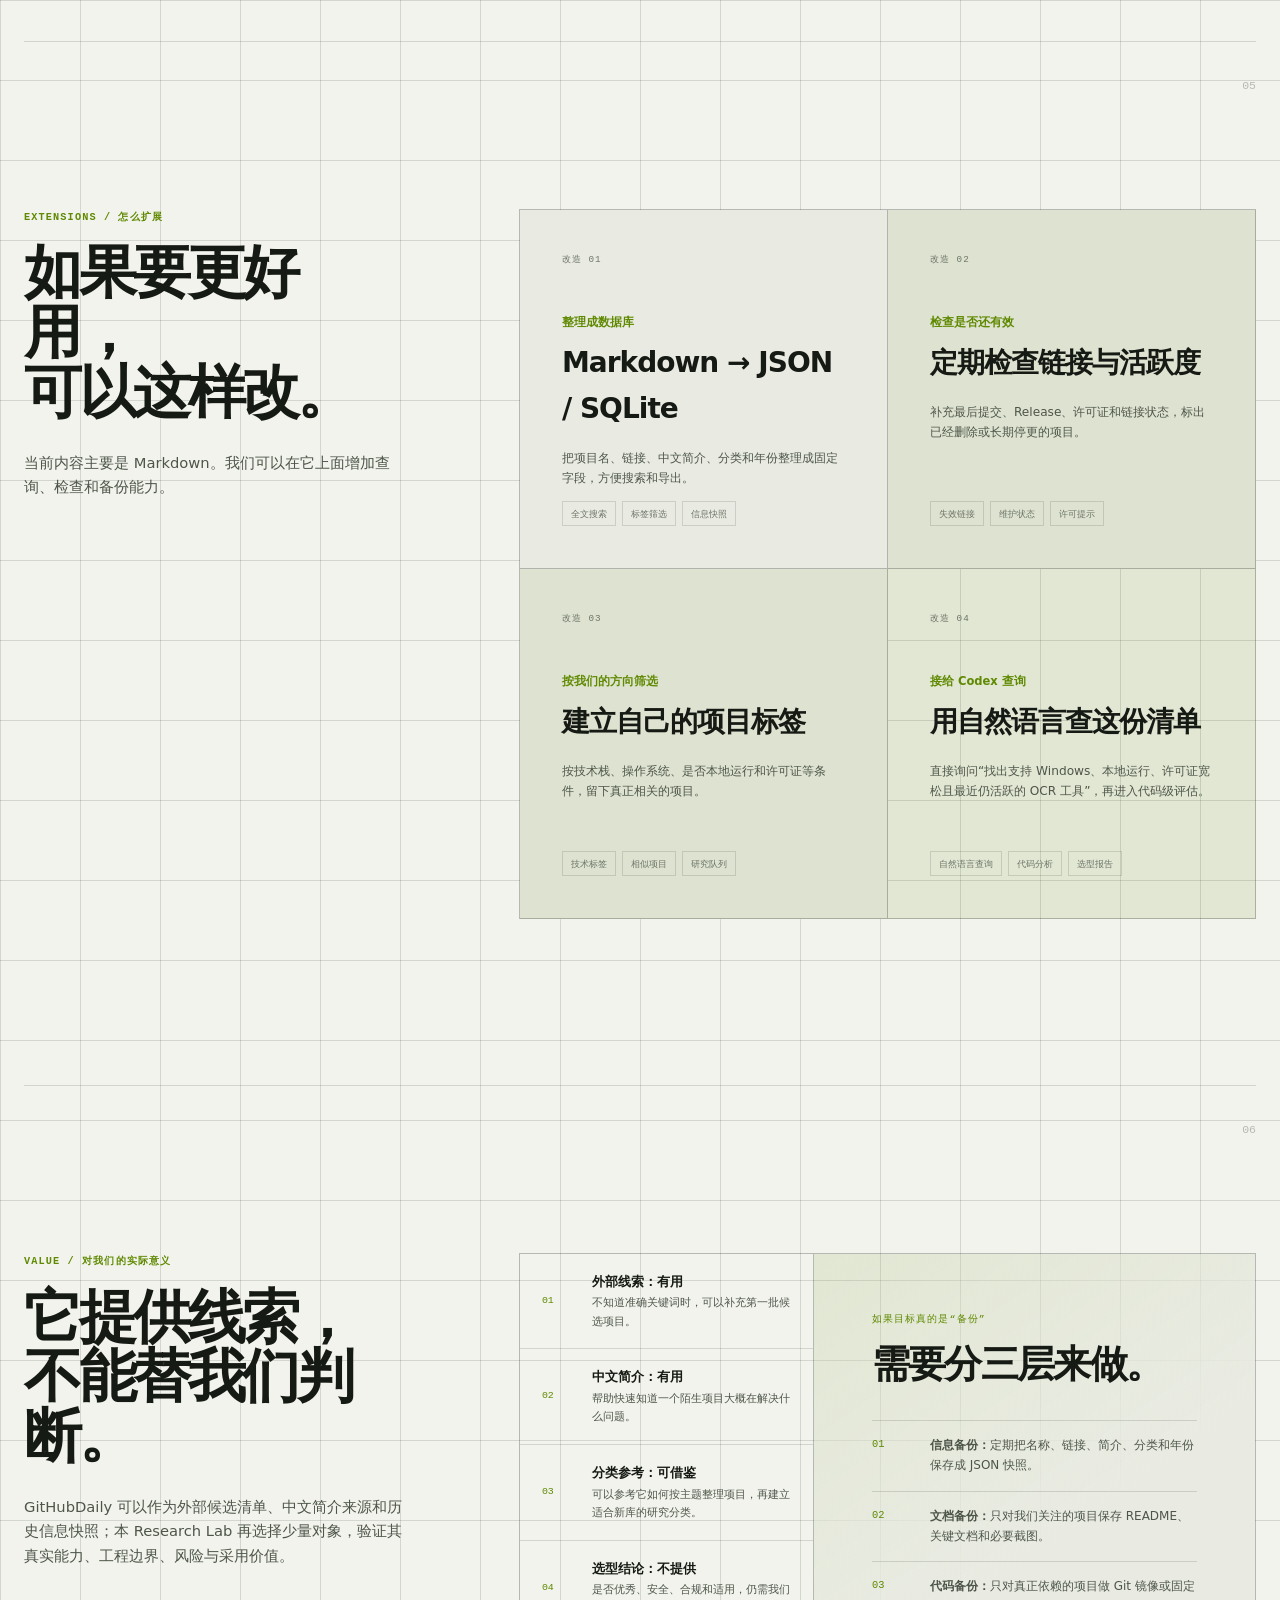
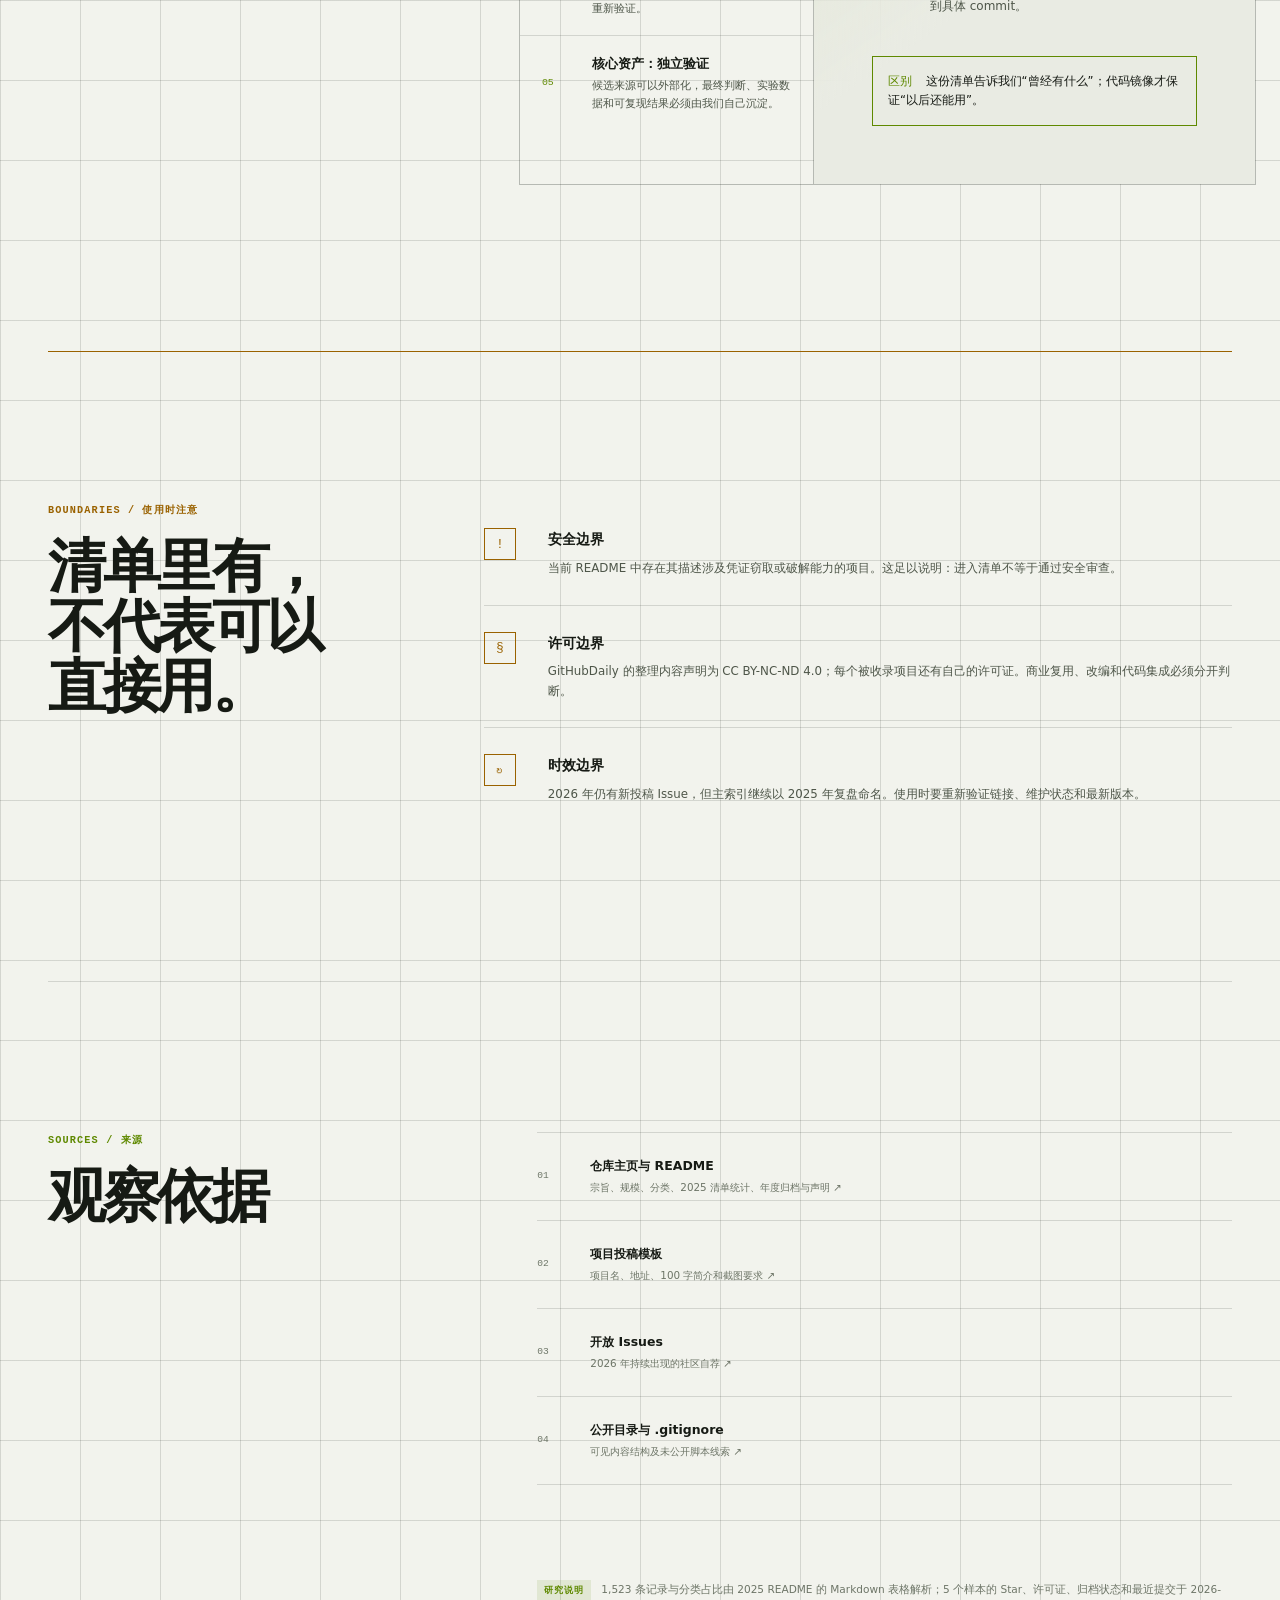
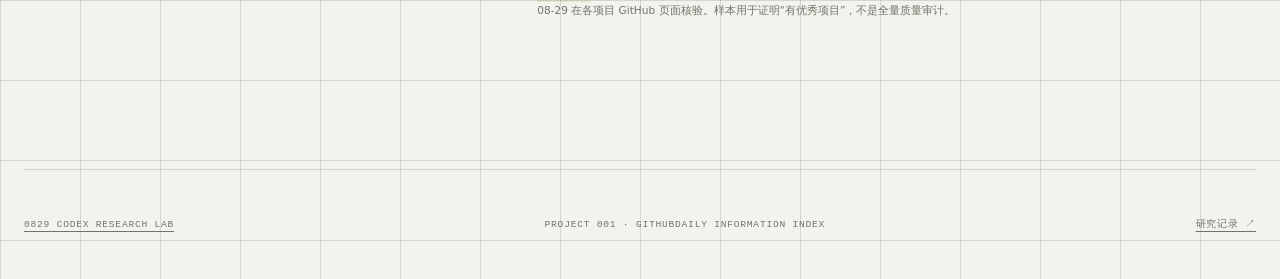
==== commit e4144520: "docs: clarify GitHubDaily repository description" ====
--- a/projects/githubdaily-capability-map/demo/index.html
+++ b/projects/githubdaily-capability-map/demo/index.html
@@ -3,11 +3,11 @@
   <head>
     <meta charset="utf-8">
     <meta name="viewport" content="width=device-width, initial-scale=1">
-    <meta name="description" content="说明 GitHubDaily 如何通过人工精选、中文介绍、社区投稿与年度归档发现和传播开源项目，以及它对研究选题和技术发现的价值。">
+    <meta name="description" content="GitHubDaily 是一份人工整理的 GitHub 项目清单，保存项目名称、链接、中文简介、分类和年度记录，但不保存项目源代码。">
     <meta name="theme-color" content="#0b0d0c">
-    <meta property="og:title" content="GitHubDaily 开源项目精选与内容索引研究">
-    <meta property="og:description" content="它是长期维护的开源项目精选与传播档案：适合发现候选和观察趋势，不等于权威选型结论或代码备份。">
-    <title>GitHubDaily 开源项目精选与内容索引研究 · 0829 Codex Research Lab</title>
+    <meta property="og:title" content="GitHubDaily 项目信息库说明">
+    <meta property="og:description" content="一份人工整理的 GitHub 项目清单：保存项目信息，不保存项目源代码。">
+    <title>GitHubDaily 项目信息库说明 · 0829 Codex Research Lab</title>
     <link rel="icon" href="./favicon.svg" type="image/svg+xml">
     <link rel="stylesheet" href="./styles.css">
     <script>
@@ -25,7 +25,7 @@
     <header class="site-header">
       <a class="brand" href="../../../" aria-label="返回 0829 Codex Research Lab">
         <span class="brand-mark">08</span>
-        <span class="brand-copy"><strong>RESEARCH / 001</strong><small>GitHubDaily 开源项目精选研究</small></span>
+        <span class="brand-copy"><strong>RESEARCH / 001</strong><small>GitHubDaily 项目信息库说明</small></span>
       </a>
       <nav class="section-nav" aria-label="页面章节">
         <a href="#capability">保存内容</a>
@@ -48,8 +48,8 @@
       <section class="hero" aria-labelledby="hero-title">
         <div class="hero-copy">
           <p class="eyebrow"><span>PLAIN-LANGUAGE SUMMARY</span><time datetime="2026-08-29">2026.08.29</time></p>
-          <h1 id="hero-title"><span class="hero-line">它是一套长期维护的</span><span class="hero-line">GitHub 开源项目</span><em class="hero-line">精选与传播档案。</em></h1>
-          <p class="hero-lead">它通过人工选题、社区投稿和中文介绍，让分散的开源项目更容易被发现、理解和回顾。<strong>它传播的是项目内容与线索，不是项目源代码镜像。</strong></p>
+          <h1 id="hero-title"><span class="hero-line">它就是一份</span><span class="hero-line">人工整理的 GitHub</span><em class="hero-line">项目清单。</em></h1>
+          <p class="hero-lead">维护者与投稿者提供项目线索，再把名称、链接、中文简介、分类和年份写进清单。<strong>它保存的是项目信息，不是项目源代码。</strong></p>
           <div class="hero-actions">
             <a class="primary-action" href="#capability">看它保存了什么 <span aria-hidden="true">↓</span></a>
             <span class="read-time">约 7 分钟读完</span>
@@ -64,8 +64,8 @@
           <div class="signal-line line-two" aria-hidden="true"></div>
           <div class="signal-stage stage-compress"><span>03</span><strong>写简介</strong><small>中文说明 / 分类</small></div>
           <div class="signal-line line-three" aria-hidden="true"></div>
-          <div class="signal-stage stage-distribute"><span>04</span><strong>传播归档</strong><small>内容 / 年份</small></div>
-          <div class="signal-core" aria-hidden="true"><span>精选</span><small>发现<br>入口</small></div>
+          <div class="signal-stage stage-distribute"><span>04</span><strong>存入清单</strong><small>分类 / 年份</small></div>
+          <div class="signal-core" aria-hidden="true"><span>信息</span><small>项目<br>清单</small></div>
         </div>
       </section>
 
@@ -143,8 +143,8 @@
 
           <div class="positioning-block">
             <div class="positioning-summary">
-              <div><p class="panel-type">ESSENTIAL POSITION / 本质定位</p><h3>长期维护的<br>开源项目精选与传播档案。</h3></div>
-              <p>维护者与社区持续发现项目，通过中文介绍、分类、文章和年度归档降低理解门槛。它具有明确的编辑选择，不是 GitHub 全量数据，也不是权威质量结论。</p>
+              <div><p class="panel-type">ESSENTIAL POSITION / 本质定位</p><h3>人工整理的<br>GitHub 项目清单。</h3></div>
+              <p>公开仓库实际保存的是项目名称、链接、中文简介、分类和年度记录。维护者会筛选内容，但清单本身不是 GitHub 全量数据，也不是权威质量结论。</p>
             </div>
             <div class="positioning-grid" aria-label="GitHub 检索、GitHubDaily 和新 Research Lab 的侧重点对比">
               <article>
@@ -152,15 +152,15 @@
                 <p>按关键词、语言、Star、更新时间和许可证查找当前项目，覆盖更全、更新更快。</p>
               </article>
               <article>
-                <span>02 / CURATED</span><h4>GitHubDaily</h4><strong>重精选与传播</strong>
-                <p>持续挑选值得关注的项目，以中文内容降低发现和理解成本，并保存年度脉络。</p>
+                <span>02 / LIST</span><h4>GitHubDaily</h4><strong>重人工整理</strong>
+                <p>把项目名称、链接、中文简介、分类和年份整理成现成清单，但信息可能过时。</p>
               </article>
               <article class="positioning-us">
                 <span>03 / EVIDENCE</span><h4>Research Lab</h4><strong>重验证与沉淀</strong>
                 <p>对候选项目逐个验证能力、原理、许可、风险、适用场景和采用价值。</p>
               </article>
             </div>
-            <p class="positioning-note"><span class="inference-tag">协作关系</span> GitHub 检索负责实时查找，GitHubDaily 提供经过编辑的候选与中文语境，Research Lab 再把少量候选转化为有证据、可复现的研究结论。</p>
+            <p class="positioning-note"><span class="inference-tag">区别</span> GitHub 检索负责实时查找，GitHubDaily 提供现成的外部项目清单，Research Lab 再对少量候选进行独立验证。</p>
           </div>
 
           <div class="collection-stats" aria-label="2025 GitHubDaily 收录结构抽样统计">
@@ -312,8 +312,8 @@
         <div class="section-index" aria-hidden="true">06</div>
         <div class="section-intro">
           <p class="section-kicker">VALUE / 对我们的实际意义</p>
-          <h2 id="meaning-title">它扩展研究雷达，<br>判断仍由我们完成。</h2>
-          <p>GitHubDaily 能持续提供候选项目、中文解释、社区关注点和年度趋势；本 Research Lab 再选择少量高价值对象，验证其真实能力、工程边界、风险与采用价值。</p>
+          <h2 id="meaning-title">它提供线索，<br>不能替我们判断。</h2>
+          <p>GitHubDaily 可以作为外部候选清单、中文简介来源和历史信息快照；本 Research Lab 再选择少量对象，验证其真实能力、工程边界、风险与采用价值。</p>
         </div>
         <div class="meaning-grid">
           <div class="value-stack">
